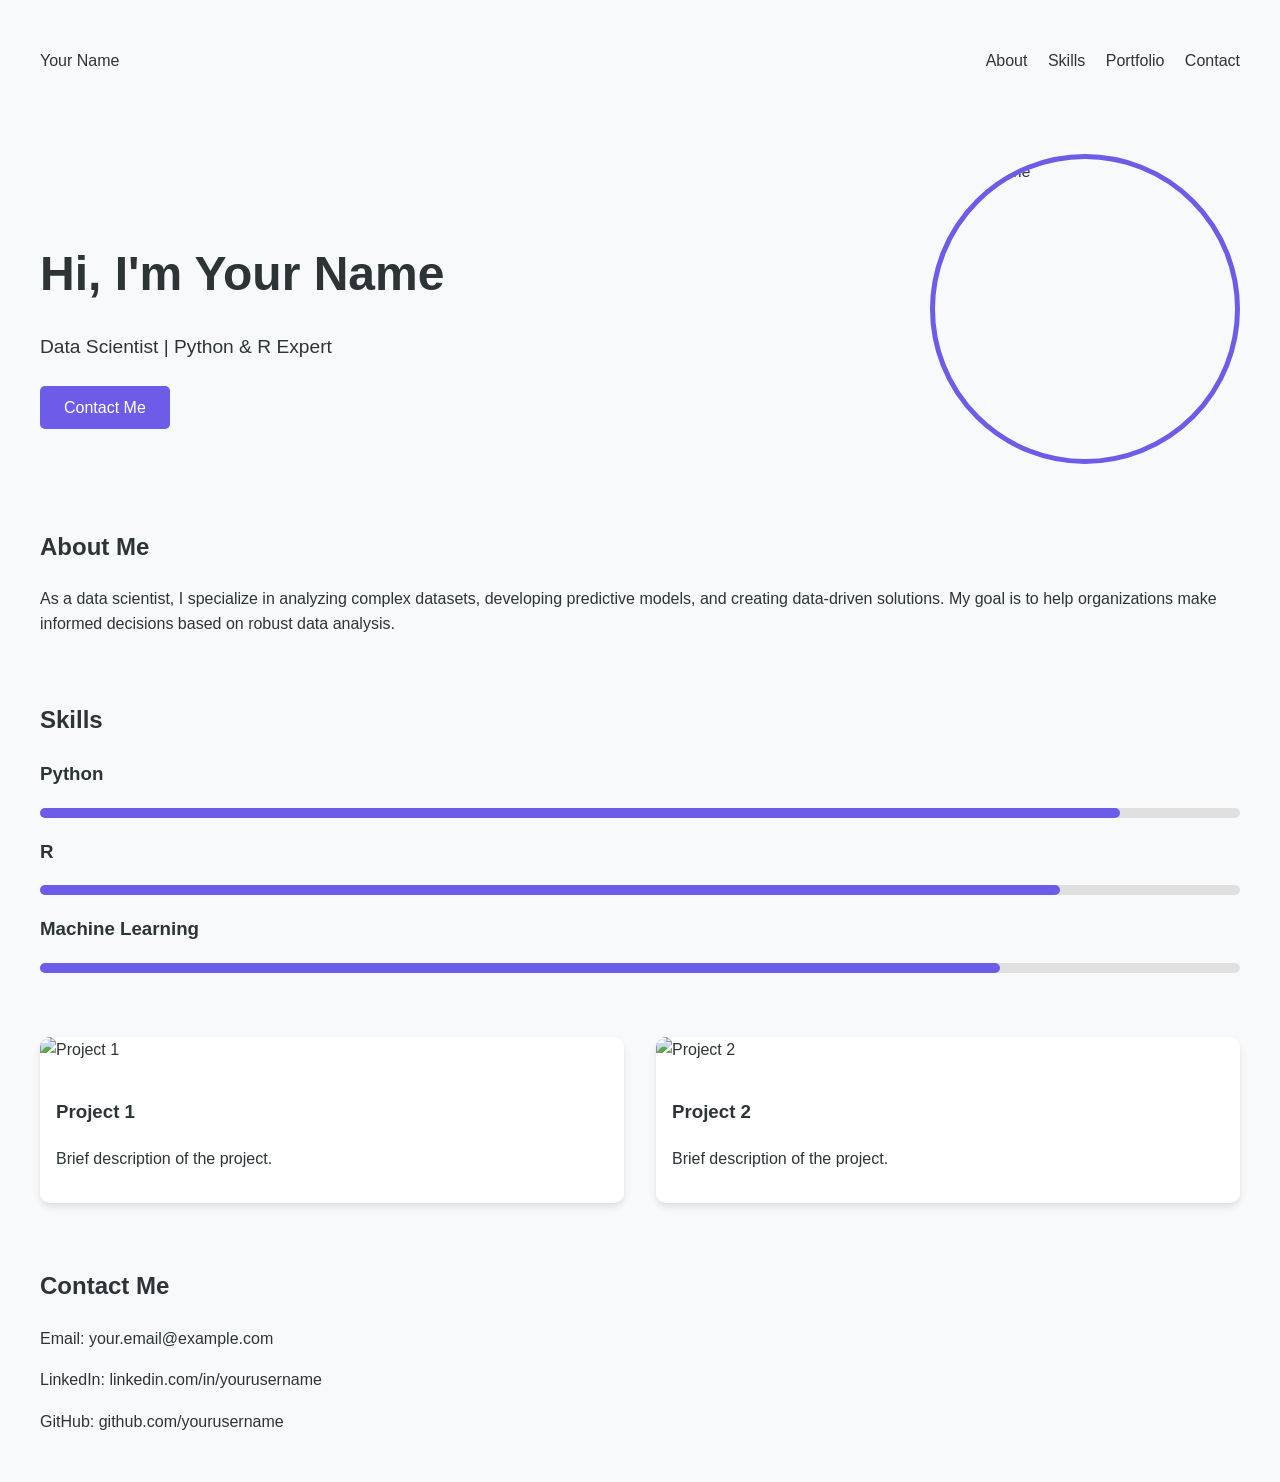
==== index.html @ dc3cd299 "add index" ====
<!DOCTYPE html>
<html lang="en">
<head>
    <meta charset="UTF-8">
    <meta name="viewport" content="width=device-width, initial-scale=1.0">
    <title>Your Name - Data Scientist Portfolio</title>
    <style>
        :root {
            --primary-color: #6c5ce7;
            --bg-color: #f8f9fa;
            --text-color: #2d3436;
        }
        body {
            font-family: 'Arial', sans-serif;
            line-height: 1.6;
            color: var(--text-color);
            background-color: var(--bg-color);
            margin: 0;
            padding: 0;
        }
        .container {
            max-width: 1200px;
            margin: 0 auto;
            padding: 2rem;
        }
        header {
            display: flex;
            justify-content: space-between;
            align-items: center;
            padding: 1rem 0;
        }
        nav a {
            color: var(--text-color);
            text-decoration: none;
            margin-left: 1rem;
            transition: color 0.3s ease;
        }
        nav a:hover {
            color: var(--primary-color);
        }
        .hero {
            display: flex;
            align-items: center;
            justify-content: space-between;
            margin: 4rem 0;
        }
        .hero-text h1 {
            font-size: 3rem;
            margin-bottom: 1rem;
        }
        .hero-text p {
            font-size: 1.2rem;
            margin-bottom: 2rem;
        }
        .btn {
            background-color: var(--primary-color);
            color: white;
            padding: 0.8rem 1.5rem;
            border-radius: 5px;
            text-decoration: none;
            transition: background-color 0.3s ease;
        }
        .btn:hover {
            background-color: #5549c0;
        }
        .profile-pic {
            width: 300px;
            height: 300px;
            border-radius: 50%;
            object-fit: cover;
            border: 5px solid var(--primary-color);
        }
        .skills {
            margin: 4rem 0;
        }
        .skill-bar {
            background-color: #e0e0e0;
            height: 10px;
            border-radius: 5px;
            margin-bottom: 1rem;
        }
        .skill-progress {
            background-color: var(--primary-color);
            height: 100%;
            border-radius: 5px;
            transition: width 1s ease-in-out;
        }
        .portfolio {
            display: grid;
            grid-template-columns: repeat(auto-fit, minmax(300px, 1fr));
            gap: 2rem;
            margin: 4rem 0;
        }
        .portfolio-item {
            background-color: white;
            border-radius: 10px;
            overflow: hidden;
            box-shadow: 0 4px 6px rgba(0, 0, 0, 0.1);
            transition: transform 0.3s ease;
        }
        .portfolio-item:hover {
            transform: translateY(-5px);
        }
        .portfolio-item img {
            width: 100%;
            height: 200px;
            object-fit: cover;
        }
        .portfolio-item-content {
            padding: 1rem;
        }
    </style>
</head>
<body>
    <div class="container">
        <header>
            <div class="logo">Your Name</div>
            <nav>
                <a href="#about">About</a>
                <a href="#skills">Skills</a>
                <a href="#portfolio">Portfolio</a>
                <a href="#contact">Contact</a>
            </nav>
        </header>

        <section class="hero">
            <div class="hero-text">
                <h1>Hi, I'm Your Name</h1>
                <p>Data Scientist | Python & R Expert</p>
                <a href="#contact" class="btn">Contact Me</a>
            </div>
            <img src="/api/placeholder/300/300" alt="Your Name" class="profile-pic">
        </section>

        <section id="about">
            <h2>About Me</h2>
            <p>As a data scientist, I specialize in analyzing complex datasets, developing predictive models, and creating data-driven solutions. My goal is to help organizations make informed decisions based on robust data analysis.</p>
        </section>

        <section id="skills" class="skills">
            <h2>Skills</h2>
            <div>
                <h3>Python</h3>
                <div class="skill-bar"><div class="skill-progress" style="width: 90%;"></div></div>
            </div>
            <div>
                <h3>R</h3>
                <div class="skill-bar"><div class="skill-progress" style="width: 85%;"></div></div>
            </div>
            <div>
                <h3>Machine Learning</h3>
                <div class="skill-bar"><div class="skill-progress" style="width: 80%;"></div></div>
            </div>
        </section>

        <section id="portfolio" class="portfolio">
            <div class="portfolio-item">
                <img src="/api/placeholder/300/200" alt="Project 1">
                <div class="portfolio-item-content">
                    <h3>Project 1</h3>
                    <p>Brief description of the project.</p>
                </div>
            </div>
            <div class="portfolio-item">
                <img src="/api/placeholder/300/200" alt="Project 2">
                <div class="portfolio-item-content">
                    <h3>Project 2</h3>
                    <p>Brief description of the project.</p>
                </div>
            </div>
        </section>

        <section id="contact">
            <h2>Contact Me</h2>
            <p>Email: your.email@example.com</p>
            <p>LinkedIn: linkedin.com/in/yourusername</p>
            <p>GitHub: github.com/yourusername</p>
        </section>
    </div>
</body>
</html>
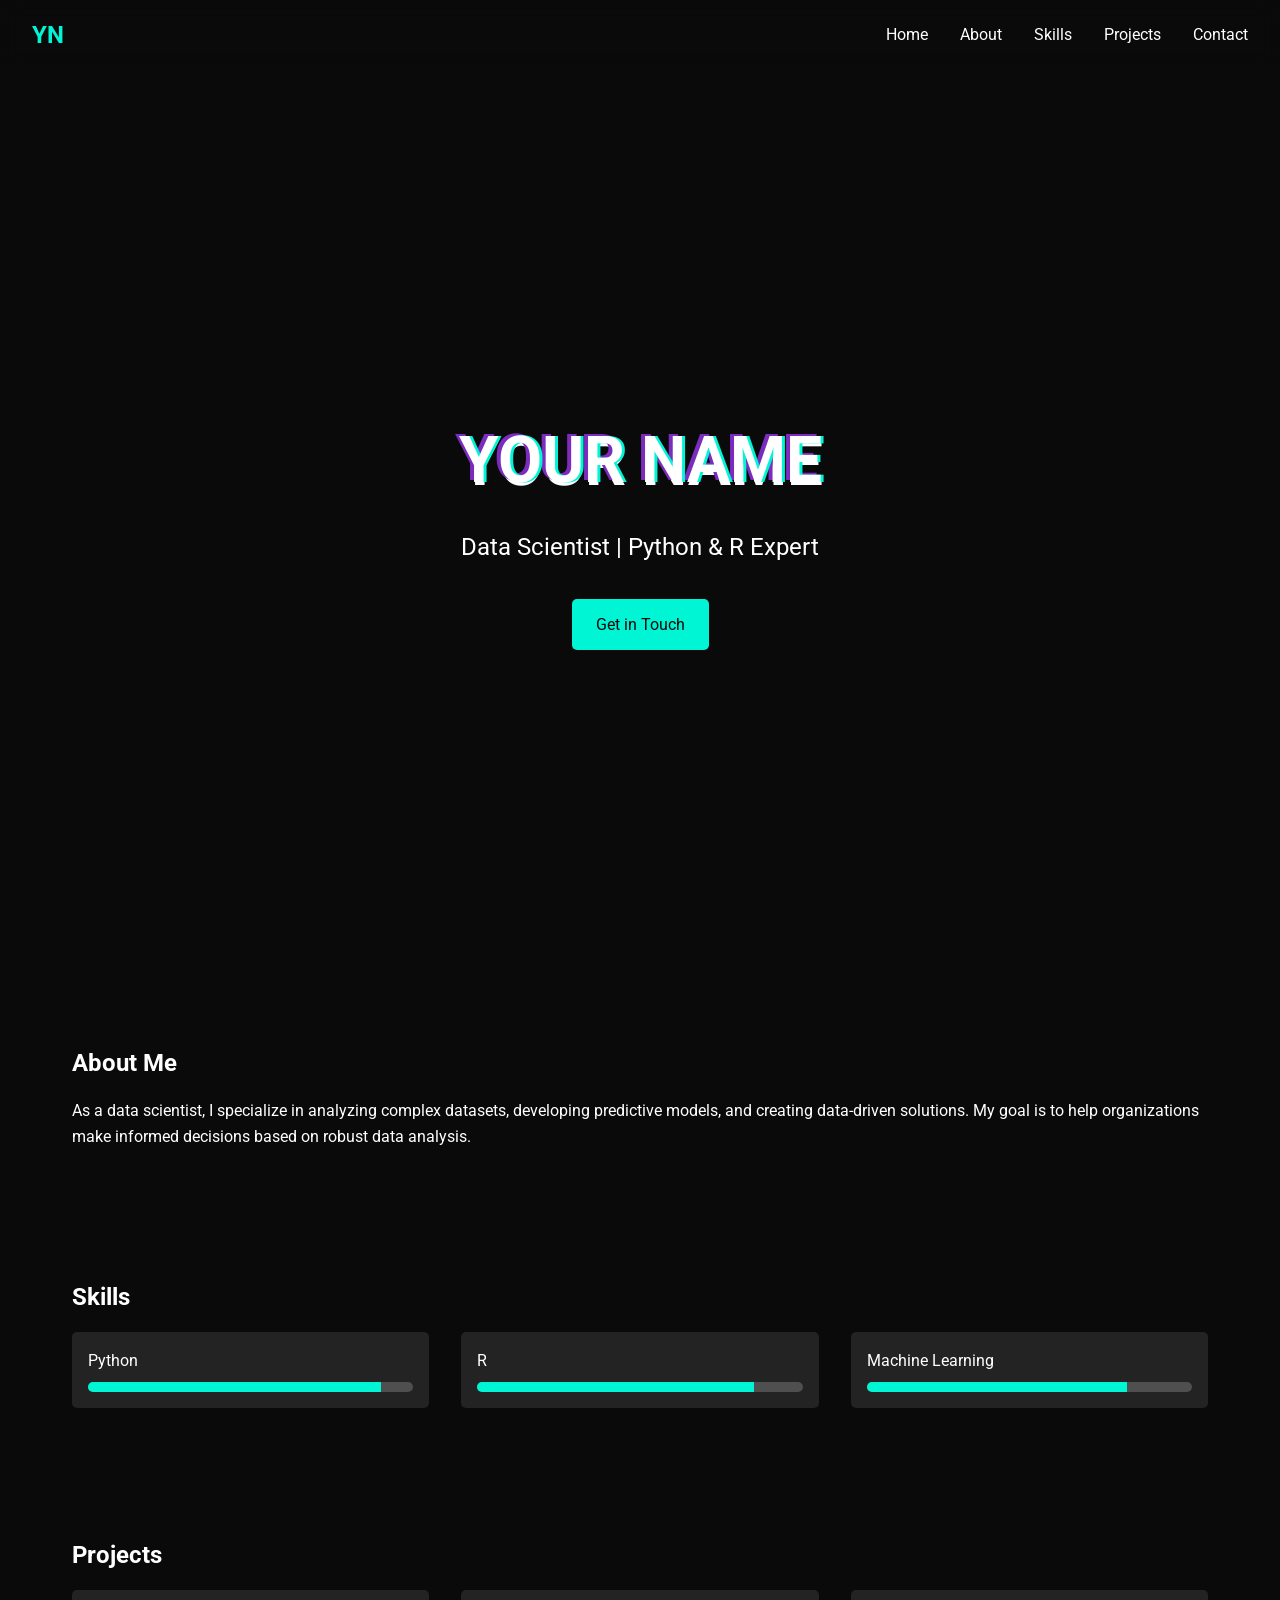
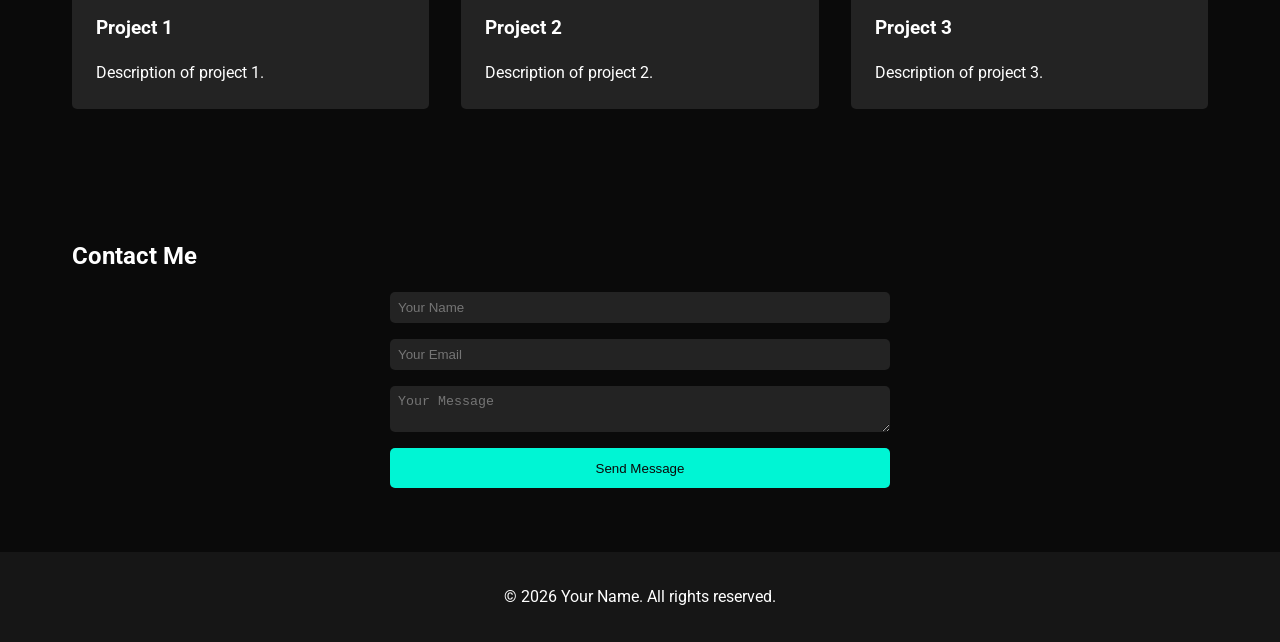
==== commit 61c25f54: "updated index" ====
--- a/index.html
+++ b/index.html
@@ -4,132 +4,27 @@
     <meta charset="UTF-8">
     <meta name="viewport" content="width=device-width, initial-scale=1.0">
     <title>Your Name - Data Scientist Portfolio</title>
-    <style>
-        :root {
-            --primary-color: #6c5ce7;
-            --bg-color: #f8f9fa;
-            --text-color: #2d3436;
-        }
-        body {
-            font-family: 'Arial', sans-serif;
-            line-height: 1.6;
-            color: var(--text-color);
-            background-color: var(--bg-color);
-            margin: 0;
-            padding: 0;
-        }
-        .container {
-            max-width: 1200px;
-            margin: 0 auto;
-            padding: 2rem;
-        }
-        header {
-            display: flex;
-            justify-content: space-between;
-            align-items: center;
-            padding: 1rem 0;
-        }
-        nav a {
-            color: var(--text-color);
-            text-decoration: none;
-            margin-left: 1rem;
-            transition: color 0.3s ease;
-        }
-        nav a:hover {
-            color: var(--primary-color);
-        }
-        .hero {
-            display: flex;
-            align-items: center;
-            justify-content: space-between;
-            margin: 4rem 0;
-        }
-        .hero-text h1 {
-            font-size: 3rem;
-            margin-bottom: 1rem;
-        }
-        .hero-text p {
-            font-size: 1.2rem;
-            margin-bottom: 2rem;
-        }
-        .btn {
-            background-color: var(--primary-color);
-            color: white;
-            padding: 0.8rem 1.5rem;
-            border-radius: 5px;
-            text-decoration: none;
-            transition: background-color 0.3s ease;
-        }
-        .btn:hover {
-            background-color: #5549c0;
-        }
-        .profile-pic {
-            width: 300px;
-            height: 300px;
-            border-radius: 50%;
-            object-fit: cover;
-            border: 5px solid var(--primary-color);
-        }
-        .skills {
-            margin: 4rem 0;
-        }
-        .skill-bar {
-            background-color: #e0e0e0;
-            height: 10px;
-            border-radius: 5px;
-            margin-bottom: 1rem;
-        }
-        .skill-progress {
-            background-color: var(--primary-color);
-            height: 100%;
-            border-radius: 5px;
-            transition: width 1s ease-in-out;
-        }
-        .portfolio {
-            display: grid;
-            grid-template-columns: repeat(auto-fit, minmax(300px, 1fr));
-            gap: 2rem;
-            margin: 4rem 0;
-        }
-        .portfolio-item {
-            background-color: white;
-            border-radius: 10px;
-            overflow: hidden;
-            box-shadow: 0 4px 6px rgba(0, 0, 0, 0.1);
-            transition: transform 0.3s ease;
-        }
-        .portfolio-item:hover {
-            transform: translateY(-5px);
-        }
-        .portfolio-item img {
-            width: 100%;
-            height: 200px;
-            object-fit: cover;
-        }
-        .portfolio-item-content {
-            padding: 1rem;
-        }
-    </style>
+    <link rel="stylesheet" href="styles.css">
 </head>
 <body>
-    <div class="container">
-        <header>
-            <div class="logo">Your Name</div>
-            <nav>
-                <a href="#about">About</a>
-                <a href="#skills">Skills</a>
-                <a href="#portfolio">Portfolio</a>
-                <a href="#contact">Contact</a>
-            </nav>
-        </header>
+    <header>
+        <nav>
+            <div class="logo">YN</div>
+            <ul>
+                <li><a href="#home">Home</a></li>
+                <li><a href="#about">About</a></li>
+                <li><a href="#skills">Skills</a></li>
+                <li><a href="#projects">Projects</a></li>
+                <li><a href="#contact">Contact</a></li>
+            </ul>
+        </nav>
+    </header>
 
-        <section class="hero">
-            <div class="hero-text">
-                <h1>Hi, I'm Your Name</h1>
-                <p>Data Scientist | Python & R Expert</p>
-                <a href="#contact" class="btn">Contact Me</a>
-            </div>
-            <img src="/api/placeholder/300/300" alt="Your Name" class="profile-pic">
+    <main>
+        <section id="home" class="hero">
+            <h1 class="glitch" data-text="Your Name">Your Name</h1>
+            <p class="subtitle">Data Scientist | Python & R Expert</p>
+            <a href="#contact" class="cta-button">Get in Touch</a>
         </section>
 
         <section id="about">
@@ -137,45 +32,63 @@
             <p>As a data scientist, I specialize in analyzing complex datasets, developing predictive models, and creating data-driven solutions. My goal is to help organizations make informed decisions based on robust data analysis.</p>
         </section>
 
-        <section id="skills" class="skills">
+        <section id="skills">
             <h2>Skills</h2>
-            <div>
-                <h3>Python</h3>
-                <div class="skill-bar"><div class="skill-progress" style="width: 90%;"></div></div>
-            </div>
-            <div>
-                <h3>R</h3>
-                <div class="skill-bar"><div class="skill-progress" style="width: 85%;"></div></div>
-            </div>
-            <div>
-                <h3>Machine Learning</h3>
-                <div class="skill-bar"><div class="skill-progress" style="width: 80%;"></div></div>
+            <div class="skill-container">
+                <div class="skill">
+                    <div class="skill-name">Python</div>
+                    <div class="skill-bar">
+                        <div class="skill-progress" data-progress="90"></div>
+                    </div>
+                </div>
+                <div class="skill">
+                    <div class="skill-name">R</div>
+                    <div class="skill-bar">
+                        <div class="skill-progress" data-progress="85"></div>
+                    </div>
+                </div>
+                <div class="skill">
+                    <div class="skill-name">Machine Learning</div>
+                    <div class="skill-bar">
+                        <div class="skill-progress" data-progress="80"></div>
+                    </div>
+                </div>
             </div>
         </section>
 
-        <section id="portfolio" class="portfolio">
-            <div class="portfolio-item">
-                <img src="/api/placeholder/300/200" alt="Project 1">
-                <div class="portfolio-item-content">
+        <section id="projects">
+            <h2>Projects</h2>
+            <div class="project-grid">
+                <div class="project-card">
                     <h3>Project 1</h3>
-                    <p>Brief description of the project.</p>
+                    <p>Description of project 1.</p>
                 </div>
-            </div>
-            <div class="portfolio-item">
-                <img src="/api/placeholder/300/200" alt="Project 2">
-                <div class="portfolio-item-content">
+                <div class="project-card">
                     <h3>Project 2</h3>
-                    <p>Brief description of the project.</p>
+                    <p>Description of project 2.</p>
+                </div>
+                <div class="project-card">
+                    <h3>Project 3</h3>
+                    <p>Description of project 3.</p>
                 </div>
             </div>
         </section>
 
         <section id="contact">
             <h2>Contact Me</h2>
-            <p>Email: your.email@example.com</p>
-            <p>LinkedIn: linkedin.com/in/yourusername</p>
-            <p>GitHub: github.com/yourusername</p>
+            <form id="contact-form">
+                <input type="text" name="name" placeholder="Your Name" required>
+                <input type="email" name="email" placeholder="Your Email" required>
+                <textarea name="message" placeholder="Your Message" required></textarea>
+                <button type="submit">Send Message</button>
+            </form>
         </section>
-    </div>
+    </main>
+
+    <footer>
+        <p>&copy; 2024 Your Name. All rights reserved.</p>
+    </footer>
+
+    <script src="script.js"></script>
 </body>
 </html>
--- a/styles.css
+++ b/styles.css
@@ -0,0 +1,253 @@
+@import url('https://fonts.googleapis.com/css2?family=Roboto:wght@300;400;700&display=swap');
+
+:root {
+    --primary-color: #00f5d4;
+    --secondary-color: #7b2cbf;
+    --bg-color: #0a0a0a;
+    --text-color: #ffffff;
+}
+
+* {
+    margin: 0;
+    padding: 0;
+    box-sizing: border-box;
+}
+
+body {
+    font-family: 'Roboto', sans-serif;
+    background-color: var(--bg-color);
+    color: var(--text-color);
+    line-height: 1.6;
+}
+
+header {
+    position: fixed;
+    top: 0;
+    left: 0;
+    width: 100%;
+    padding: 1rem 2rem;
+    z-index: 1000;
+    background-color: rgba(10, 10, 10, 0.8);
+    backdrop-filter: blur(10px);
+}
+
+nav {
+    display: flex;
+    justify-content: space-between;
+    align-items: center;
+}
+
+.logo {
+    font-size: 1.5rem;
+    font-weight: 700;
+    color: var(--primary-color);
+}
+
+nav ul {
+    display: flex;
+    list-style: none;
+}
+
+nav ul li {
+    margin-left: 2rem;
+}
+
+nav ul li a {
+    color: var(--text-color);
+    text-decoration: none;
+    transition: color 0.3s ease;
+}
+
+nav ul li a:hover {
+    color: var(--primary-color);
+}
+
+main {
+    padding-top: 80px;
+}
+
+section {
+    padding: 4rem 2rem;
+    max-width: 1200px;
+    margin: 0 auto;
+}
+
+h1, h2, h3 {
+    margin-bottom: 1rem;
+}
+
+.hero {
+    height: 100vh;
+    display: flex;
+    flex-direction: column;
+    justify-content: center;
+    align-items: center;
+    text-align: center;
+}
+
+.glitch {
+    font-size: 4rem;
+    font-weight: bold;
+    text-transform: uppercase;
+    position: relative;
+    text-shadow: 0.05em 0 0 var(--primary-color), -0.05em -0.025em 0 var(--secondary-color),
+        0.025em 0.05em 0 var(--text-color);
+    animation: glitch 725ms infinite;
+}
+
+.glitch span {
+    position: absolute;
+    top: 0;
+    left: 0;
+}
+
+.glitch span:first-child {
+    animation: glitch 500ms infinite;
+    clip-path: polygon(0 0, 100% 0, 100% 35%, 0 35%);
+    transform: translate(-0.04em, -0.03em);
+    opacity: 0.75;
+}
+
+.glitch span:last-child {
+    animation: glitch 375ms infinite;
+    clip-path: polygon(0 65%, 100% 65%, 100% 100%, 0 100%);
+    transform: translate(0.04em, 0.03em);
+    opacity: 0.75;
+}
+
+@keyframes glitch {
+    0% {
+        text-shadow: 0.05em 0 0 var(--primary-color), -0.05em -0.025em 0 var(--secondary-color),
+            0.025em 0.05em 0 var(--text-color);
+    }
+    14% {
+        text-shadow: 0.05em 0 0 var(--primary-color), -0.05em -0.025em 0 var(--secondary-color),
+            0.025em 0.05em 0 var(--text-color);
+    }
+    15% {
+        text-shadow: -0.05em -0.025em 0 var(--primary-color), 0.025em 0.025em 0 var(--secondary-color),
+            -0.05em -0.05em 0 var(--text-color);
+    }
+    49% {
+        text-shadow: -0.05em -0.025em 0 var(--primary-color), 0.025em 0.025em 0 var(--secondary-color),
+            -0.05em -0.05em 0 var(--text-color);
+    }
+    50% {
+        text-shadow: 0.025em 0.05em 0 var(--primary-color), 0.05em 0 0 var(--secondary-color),
+            0 -0.05em 0 var(--text-color);
+    }
+    99% {
+        text-shadow: 0.025em 0.05em 0 var(--primary-color), 0.05em 0 0 var(--secondary-color),
+            0 -0.05em 0 var(--text-color);
+    }
+    100% {
+        text-shadow: -0.025em 0 0 var(--primary-color), -0.025em -0.025em 0 var(--secondary-color),
+            -0.025em -0.05em 0 var(--text-color);
+    }
+}
+
+.subtitle {
+    font-size: 1.5rem;
+    margin-bottom: 2rem;
+}
+
+.cta-button {
+    display: inline-block;
+    padding: 0.8rem 1.5rem;
+    background-color: var(--primary-color);
+    color: var(--bg-color);
+    text-decoration: none;
+    border-radius: 5px;
+    transition: all 0.3s ease;
+}
+
+.cta-button:hover {
+    background-color: var(--secondary-color);
+    transform: translateY(-3px);
+    box-shadow: 0 5px 15px rgba(0, 245, 212, 0.4);
+}
+
+.skill-container {
+    display: grid;
+    grid-template-columns: repeat(auto-fit, minmax(250px, 1fr));
+    gap: 2rem;
+}
+
+.skill {
+    background-color: rgba(255, 255, 255, 0.1);
+    padding: 1rem;
+    border-radius: 5px;
+}
+
+.skill-name {
+    margin-bottom: 0.5rem;
+}
+
+.skill-bar {
+    height: 10px;
+    background-color: rgba(255, 255, 255, 0.2);
+    border-radius: 5px;
+    overflow: hidden;
+}
+
+.skill-progress {
+    height: 100%;
+    background-color: var(--primary-color);
+    width: 0;
+    transition: width 1s ease-in-out;
+}
+
+.project-grid {
+    display: grid;
+    grid-template-columns: repeat(auto-fit, minmax(250px, 1fr));
+    gap: 2rem;
+}
+
+.project-card {
+    background-color: rgba(255, 255, 255, 0.1);
+    padding: 1.5rem;
+    border-radius: 5px;
+    transition: all 0.3s ease;
+}
+
+.project-card:hover {
+    transform: translateY(-5px);
+    box-shadow: 0 5px 15px rgba(0, 245, 212, 0.3);
+}
+
+#contact-form {
+    display: flex;
+    flex-direction: column;
+    max-width: 500px;
+    margin: 0 auto;
+}
+
+#contact-form input,
+#contact-form textarea {
+    margin-bottom: 1rem;
+    padding: 0.5rem;
+    border: none;
+    background-color: rgba(255, 255, 255, 0.1);
+    color: var(--text-color);
+    border-radius: 5px;
+}
+
+#contact-form button {
+    padding: 0.8rem 1.5rem;
+    background-color: var(--primary-color);
+    color: var(--bg-color);
+    border: none;
+    border-radius: 5px;
+    cursor: pointer;
+    transition: all 0.3s ease;
+}
+
+#contact-form button:hover {
+    background-color: var(--secondary-color);
+}
+
+footer {
+    text-align: center;
+    padding: 2rem;
+    background-color: rgba(255, 255, 255, 0.05);
+}
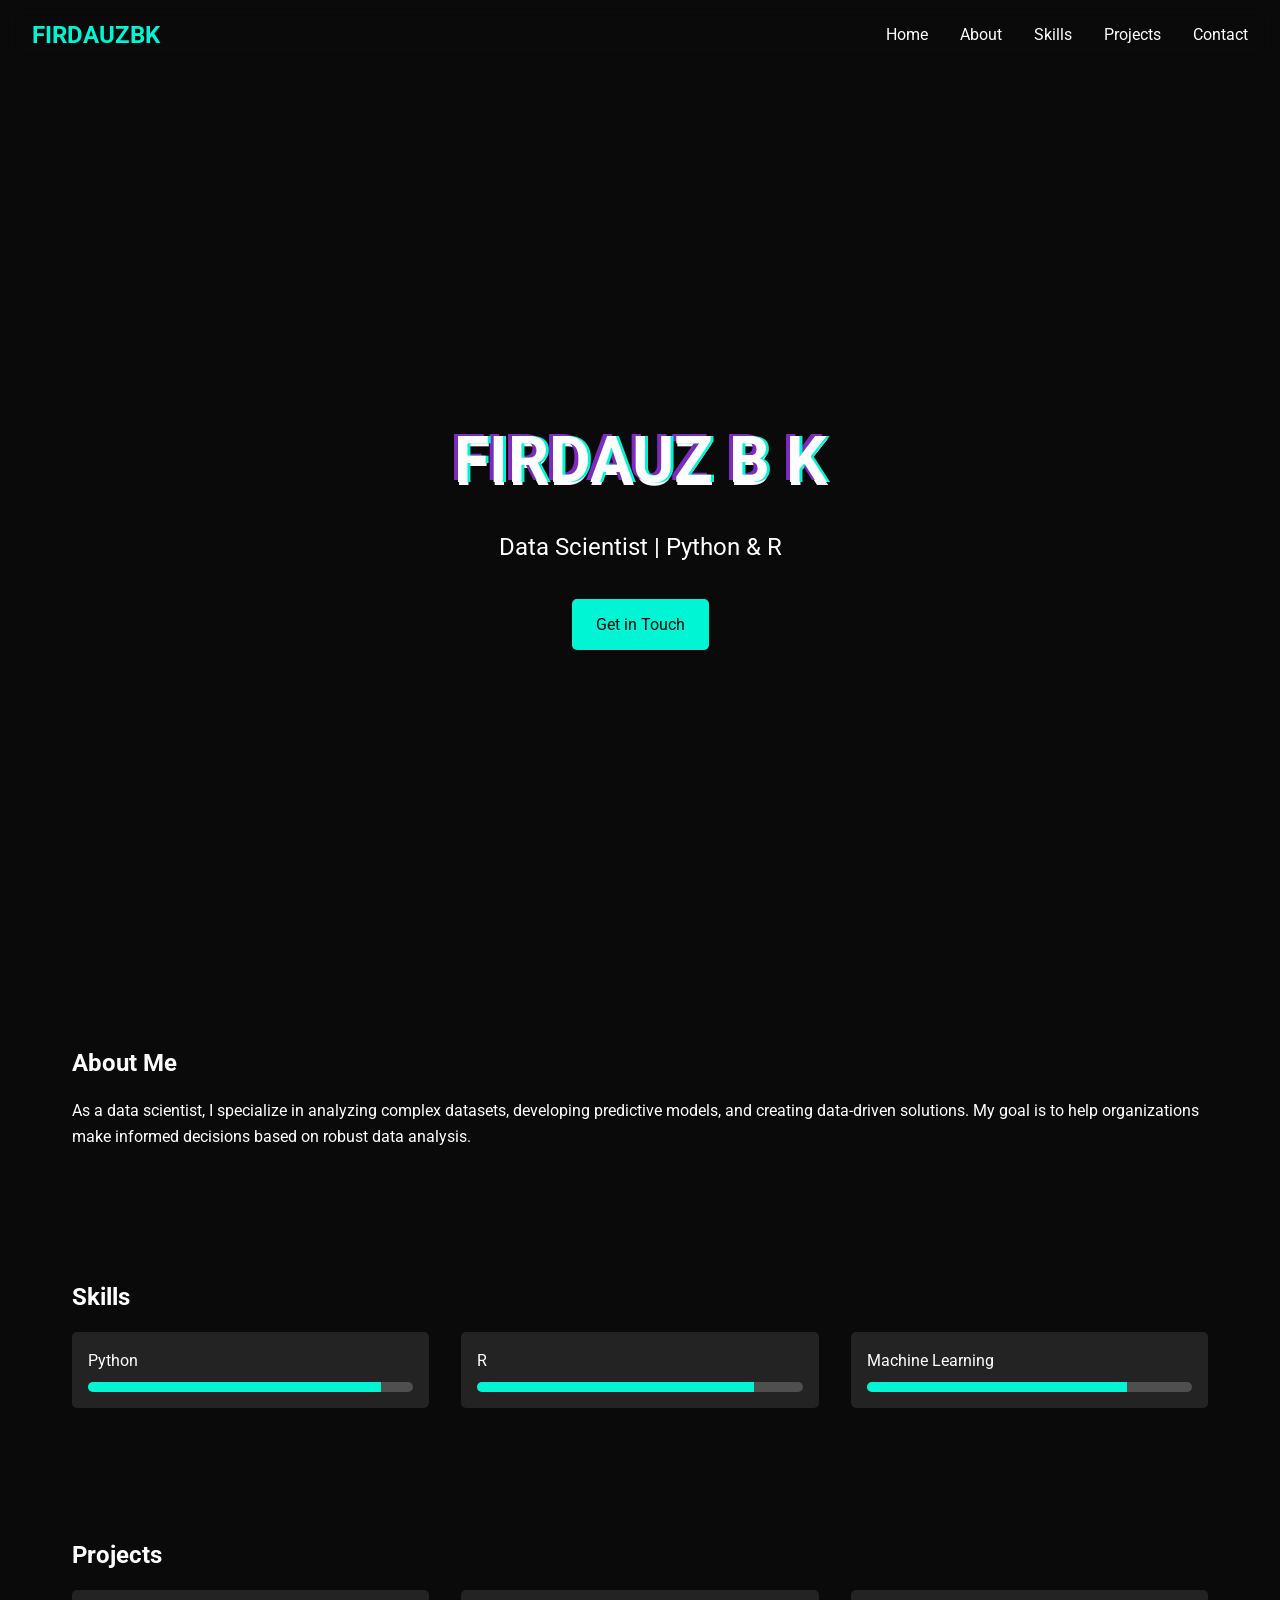
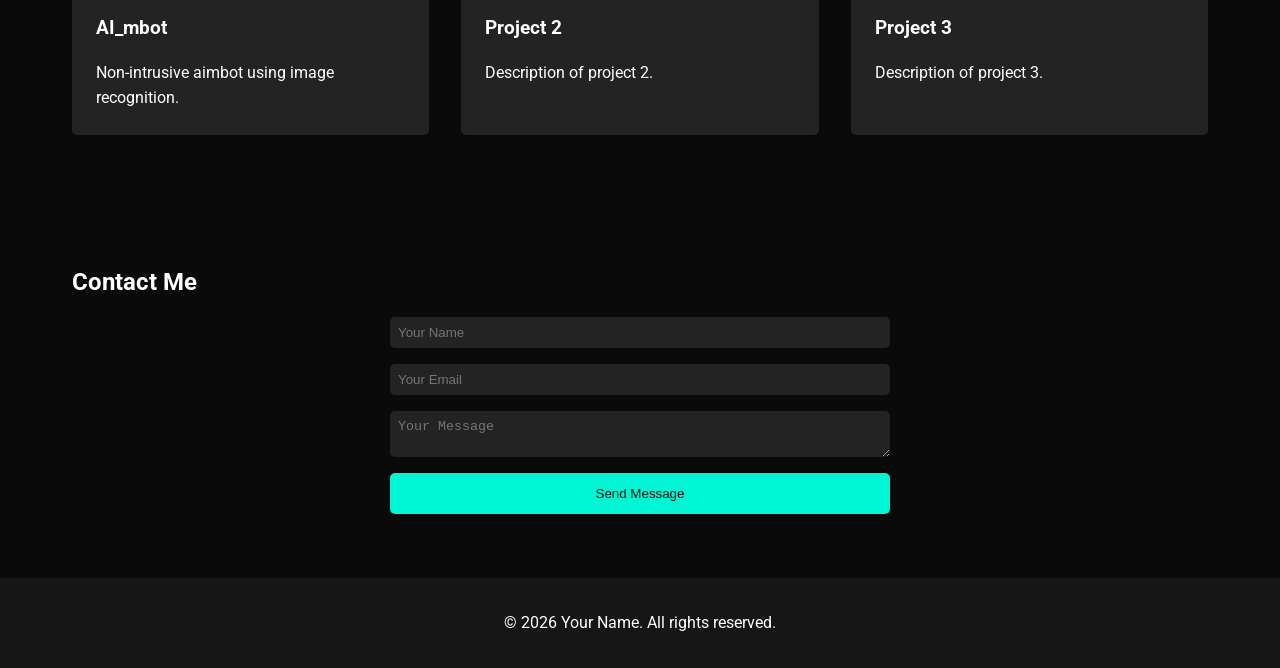
==== commit a8fcab79: "added name" ====
--- a/index.html
+++ b/index.html
@@ -3,13 +3,13 @@
 <head>
     <meta charset="UTF-8">
     <meta name="viewport" content="width=device-width, initial-scale=1.0">
-    <title>Your Name - Data Scientist Portfolio</title>
+    <title>Firdauz B K - Data Scientist Portfolio</title>
     <link rel="stylesheet" href="styles.css">
 </head>
 <body>
     <header>
         <nav>
-            <div class="logo">YN</div>
+            <div class="logo">FIRDAUZBK</div>
             <ul>
                 <li><a href="#home">Home</a></li>
                 <li><a href="#about">About</a></li>
@@ -22,8 +22,8 @@
 
     <main>
         <section id="home" class="hero">
-            <h1 class="glitch" data-text="Your Name">Your Name</h1>
-            <p class="subtitle">Data Scientist | Python & R Expert</p>
+            <h1 class="glitch" data-text="Your Name">Firdauz B K</h1>
+            <p class="subtitle">Data Scientist | Python & R </p>
             <a href="#contact" class="cta-button">Get in Touch</a>
         </section>
 
@@ -60,8 +60,8 @@
             <h2>Projects</h2>
             <div class="project-grid">
                 <div class="project-card">
-                    <h3>Project 1</h3>
-                    <p>Description of project 1.</p>
+                    <h3>AI_mbot</h3>
+                    <p>Non-intrusive aimbot using image recognition.</p>
                 </div>
                 <div class="project-card">
                     <h3>Project 2</h3>
@@ -86,7 +86,7 @@
     </main>
 
     <footer>
-        <p>&copy; 2024 Your Name. All rights reserved.</p>
+        <p>&copy; 2024 Firdauzbk. All rights reserved.</p>
     </footer>
 
     <script src="script.js"></script>
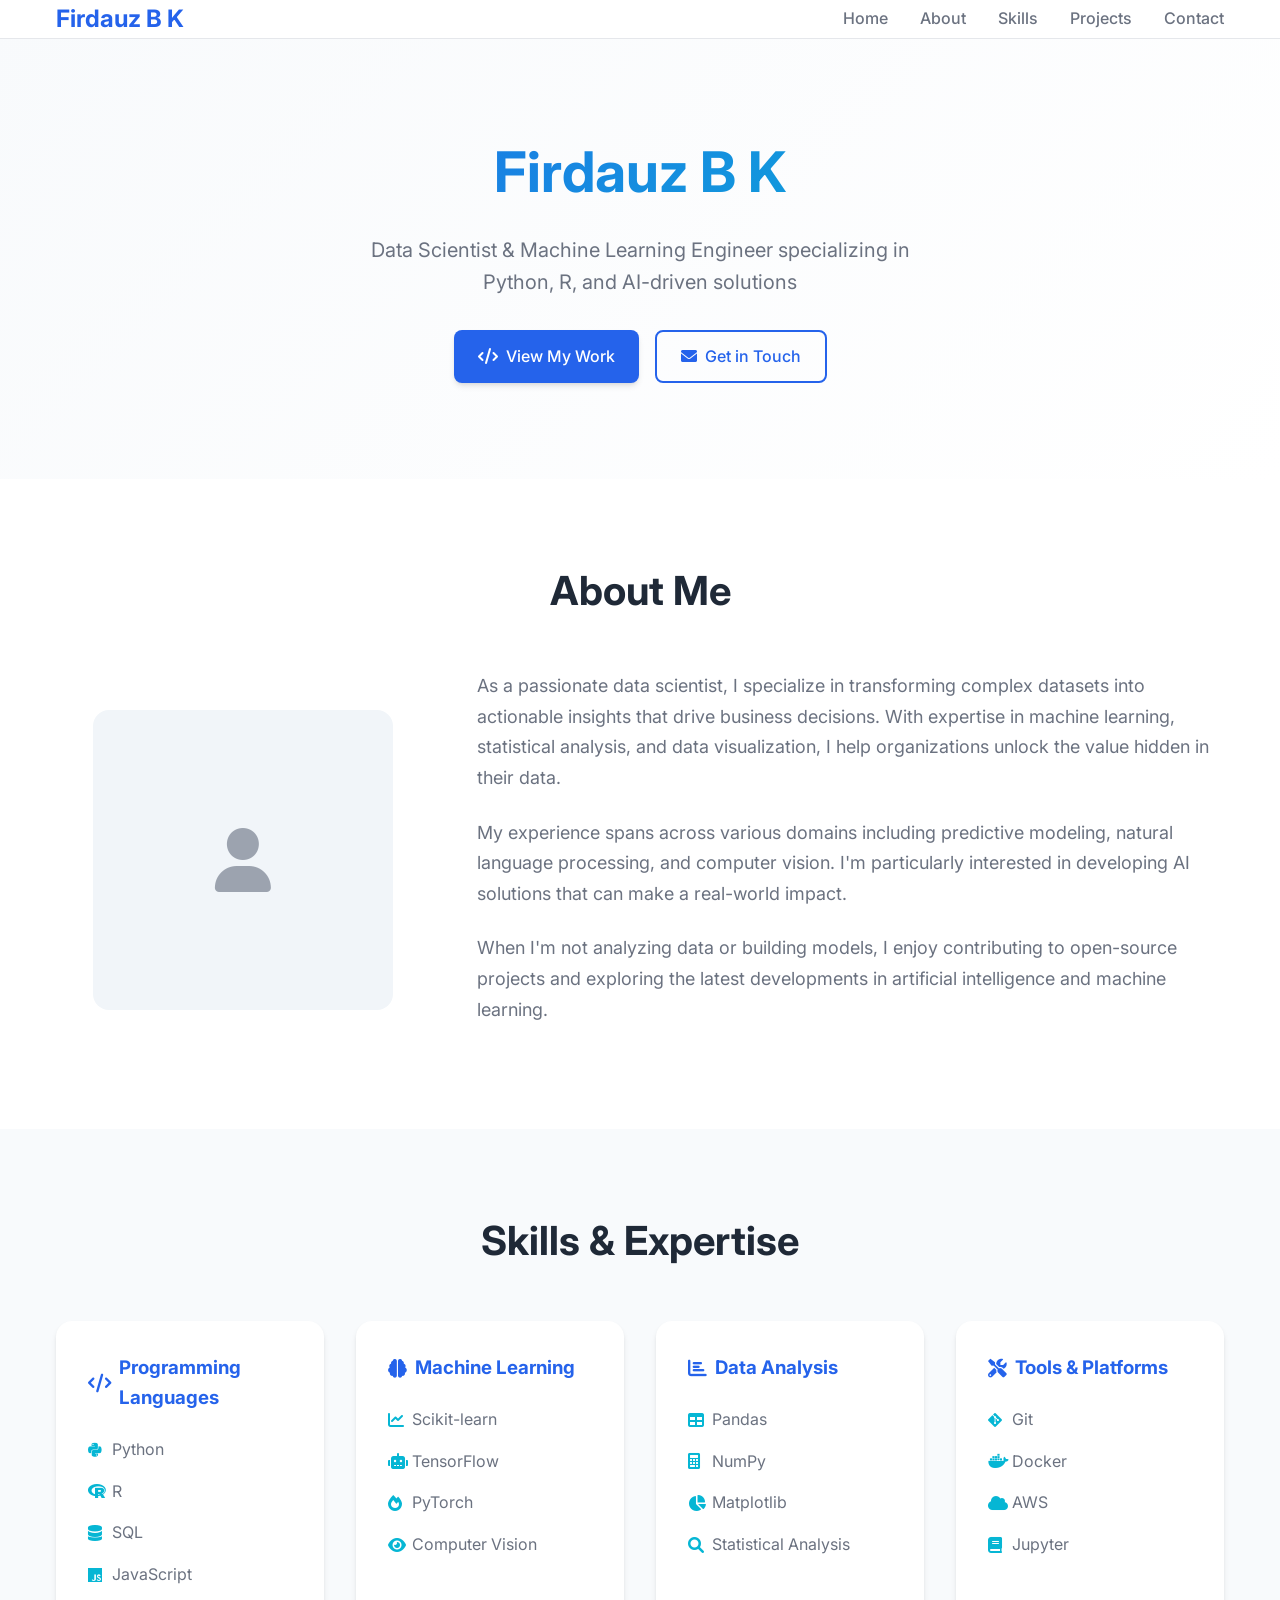
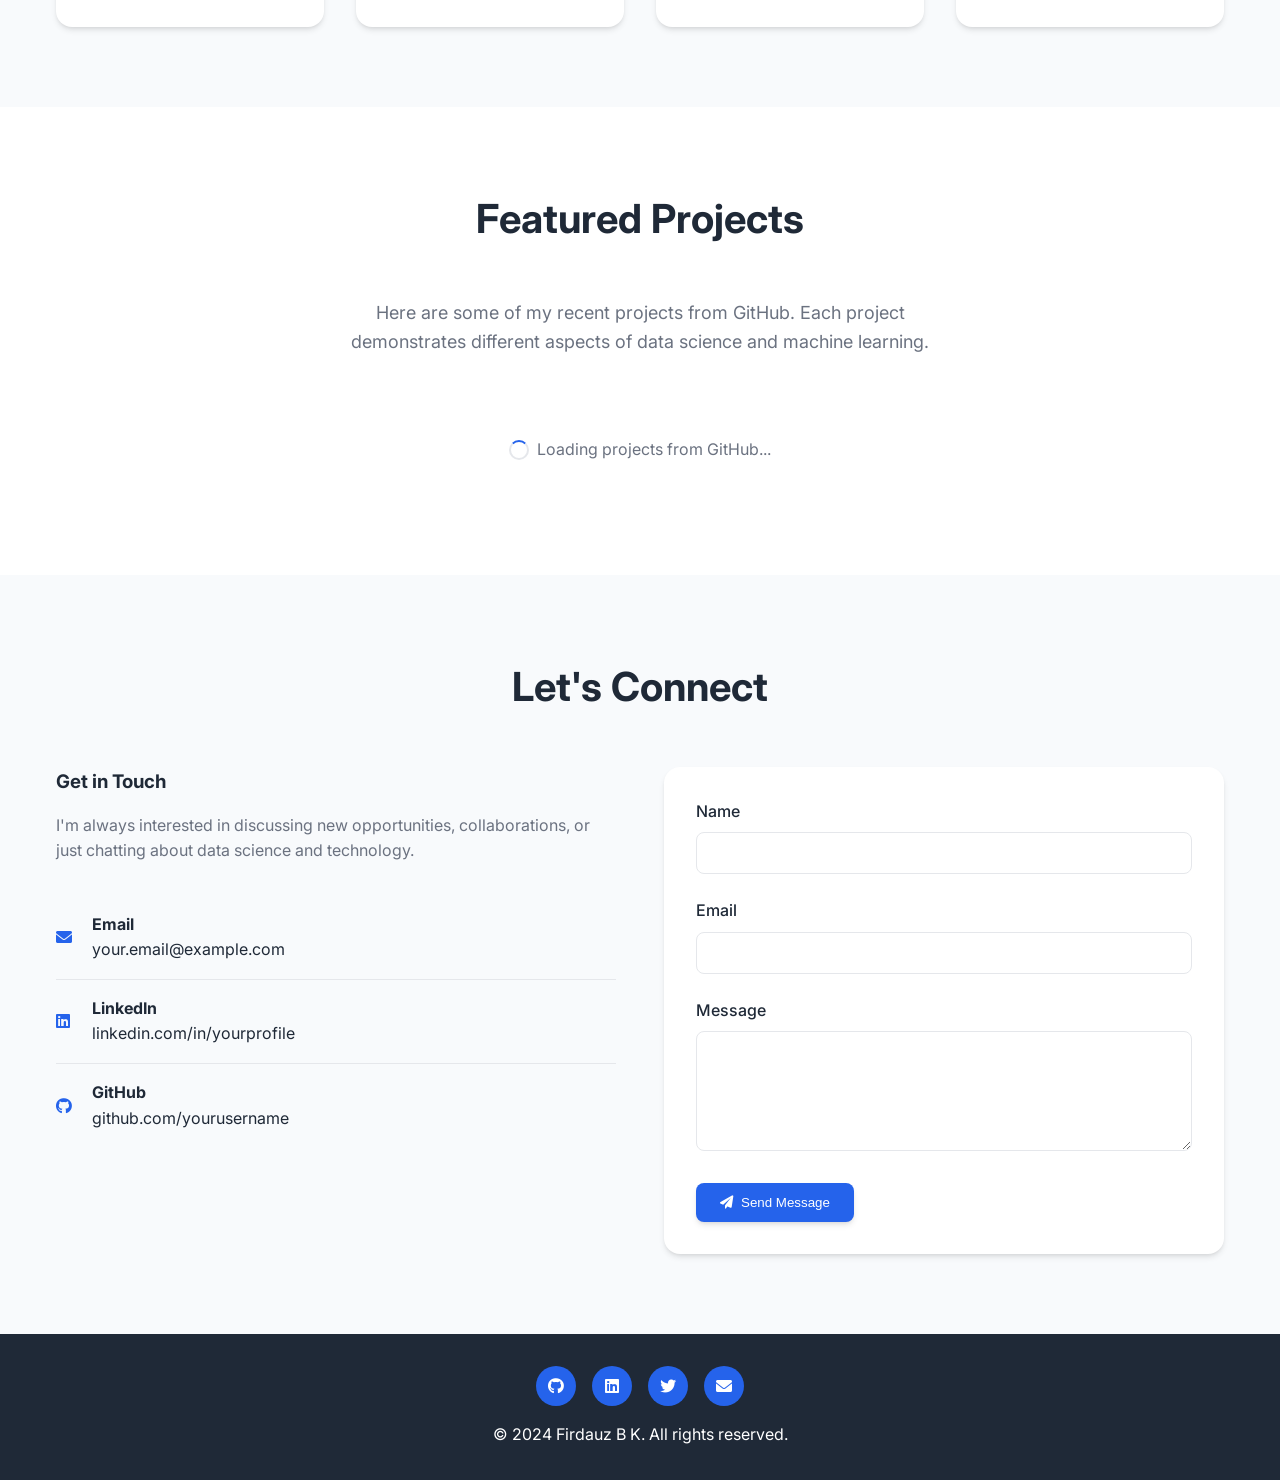
==== commit 23742044: "updated" ====
--- a/index.html
+++ b/index.html
@@ -1,16 +1,19 @@
+
+
 <!DOCTYPE html>
 <html lang="en">
 <head>
     <meta charset="UTF-8">
     <meta name="viewport" content="width=device-width, initial-scale=1.0">
     <title>Firdauz B K - Data Scientist Portfolio</title>
+    <link href="https://cdnjs.cloudflare.com/ajax/libs/font-awesome/6.0.0/css/all.min.css" rel="stylesheet">
     <link rel="stylesheet" href="styles.css">
 </head>
 <body>
     <header>
-        <nav>
-            <div class="logo">FIRDAUZBK</div>
-            <ul>
+        <nav class="container">
+            <a href="#home" class="logo">Firdauz B K</a>
+            <ul class="nav-links">
                 <li><a href="#home">Home</a></li>
                 <li><a href="#about">About</a></li>
                 <li><a href="#skills">Skills</a></li>
@@ -22,73 +25,352 @@
 
     <main>
         <section id="home" class="hero">
-            <h1 class="glitch" data-text="Your Name">Firdauz B K</h1>
-            <p class="subtitle">Data Scientist | Python & R </p>
-            <a href="#contact" class="cta-button">Get in Touch</a>
-        </section>
-
-        <section id="about">
-            <h2>About Me</h2>
-            <p>As a data scientist, I specialize in analyzing complex datasets, developing predictive models, and creating data-driven solutions. My goal is to help organizations make informed decisions based on robust data analysis.</p>
-        </section>
-
-        <section id="skills">
-            <h2>Skills</h2>
-            <div class="skill-container">
-                <div class="skill">
-                    <div class="skill-name">Python</div>
-                    <div class="skill-bar">
-                        <div class="skill-progress" data-progress="90"></div>
-                    </div>
-                </div>
-                <div class="skill">
-                    <div class="skill-name">R</div>
-                    <div class="skill-bar">
-                        <div class="skill-progress" data-progress="85"></div>
-                    </div>
-                </div>
-                <div class="skill">
-                    <div class="skill-name">Machine Learning</div>
-                    <div class="skill-bar">
-                        <div class="skill-progress" data-progress="80"></div>
-                    </div>
-                </div>
-            </div>
-        </section>
-
-        <section id="projects">
-            <h2>Projects</h2>
-            <div class="project-grid">
-                <div class="project-card">
-                    <h3>AI_mbot</h3>
-                    <p>Non-intrusive aimbot using image recognition.</p>
-                </div>
-                <div class="project-card">
-                    <h3>Project 2</h3>
-                    <p>Description of project 2.</p>
-                </div>
-                <div class="project-card">
-                    <h3>Project 3</h3>
-                    <p>Description of project 3.</p>
-                </div>
-            </div>
-        </section>
-
-        <section id="contact">
-            <h2>Contact Me</h2>
-            <form id="contact-form">
-                <input type="text" name="name" placeholder="Your Name" required>
-                <input type="email" name="email" placeholder="Your Email" required>
-                <textarea name="message" placeholder="Your Message" required></textarea>
-                <button type="submit">Send Message</button>
-            </form>
+            <div class="container">
+                <h1>Firdauz B K</h1>
+                <p class="subtitle">Data Scientist & Machine Learning Engineer specializing in Python, R, and AI-driven solutions</p>
+                <div class="cta-buttons">
+                    <a href="#projects" class="btn btn-primary">
+                        <i class="fas fa-code"></i>
+                        View My Work
+                    </a>
+                    <a href="#contact" class="btn btn-outline">
+                        <i class="fas fa-envelope"></i>
+                        Get in Touch
+                    </a>
+                </div>
+            </div>
+        </section>
+
+        <section id="about" class="about">
+            <div class="container">
+                <h2 class="section-title">About Me</h2>
+                <div class="about-content">
+                    <div>
+                        <div style="width: 300px; height: 300px; background-color: var(--bg-tertiary); border-radius: 1rem; display: flex; align-items: center; justify-content: center; color: var(--text-light); margin: 0 auto;">
+                            <i class="fas fa-user" style="font-size: 4rem;"></i>
+                        </div>
+                    </div>
+                    <div class="about-text">
+                        <p>As a passionate data scientist, I specialize in transforming complex datasets into actionable insights that drive business decisions. With expertise in machine learning, statistical analysis, and data visualization, I help organizations unlock the value hidden in their data.</p>
+                        <p>My experience spans across various domains including predictive modeling, natural language processing, and computer vision. I'm particularly interested in developing AI solutions that can make a real-world impact.</p>
+                        <p>When I'm not analyzing data or building models, I enjoy contributing to open-source projects and exploring the latest developments in artificial intelligence and machine learning.</p>
+                    </div>
+                </div>
+            </div>
+        </section>
+
+        <section id="skills" class="skills">
+            <div class="container">
+                <h2 class="section-title">Skills & Expertise</h2>
+                <div class="skills-grid">
+                    <div class="skill-category">
+                        <h3><i class="fas fa-code"></i> Programming Languages</h3>
+                        <ul class="skill-list">
+                            <li><i class="fab fa-python"></i> Python</li>
+                            <li><i class="fab fa-r-project"></i> R</li>
+                            <li><i class="fas fa-database"></i> SQL</li>
+                            <li><i class="fab fa-js"></i> JavaScript</li>
+                        </ul>
+                    </div>
+                    <div class="skill-category">
+                        <h3><i class="fas fa-brain"></i> Machine Learning</h3>
+                        <ul class="skill-list">
+                            <li><i class="fas fa-chart-line"></i> Scikit-learn</li>
+                            <li><i class="fas fa-robot"></i> TensorFlow</li>
+                            <li><i class="fas fa-fire"></i> PyTorch</li>
+                            <li><i class="fas fa-eye"></i> Computer Vision</li>
+                        </ul>
+                    </div>
+                    <div class="skill-category">
+                        <h3><i class="fas fa-chart-bar"></i> Data Analysis</h3>
+                        <ul class="skill-list">
+                            <li><i class="fas fa-table"></i> Pandas</li>
+                            <li><i class="fas fa-calculator"></i> NumPy</li>
+                            <li><i class="fas fa-chart-pie"></i> Matplotlib</li>
+                            <li><i class="fas fa-search"></i> Statistical Analysis</li>
+                        </ul>
+                    </div>
+                    <div class="skill-category">
+                        <h3><i class="fas fa-tools"></i> Tools & Platforms</h3>
+                        <ul class="skill-list">
+                            <li><i class="fab fa-git-alt"></i> Git</li>
+                            <li><i class="fab fa-docker"></i> Docker</li>
+                            <li><i class="fas fa-cloud"></i> AWS</li>
+                            <li><i class="fas fa-book"></i> Jupyter</li>
+                        </ul>
+                    </div>
+                </div>
+            </div>
+        </section>
+
+        <section id="projects" class="projects">
+            <div class="container">
+                <h2 class="section-title">Featured Projects</h2>
+                <p class="section-subtitle">Here are some of my recent projects from GitHub. Each project demonstrates different aspects of data science and machine learning.</p>
+                <div id="projects-container">
+                    <div class="loading">
+                        <div class="spinner"></div>
+                        Loading projects from GitHub...
+                    </div>
+                </div>
+            </div>
+        </section>
+
+        <section id="contact" class="contact">
+            <div class="container">
+                <h2 class="section-title">Let's Connect</h2>
+                <div class="contact-content">
+                    <div class="contact-info">
+                        <h3>Get in Touch</h3>
+                        <p>I'm always interested in discussing new opportunities, collaborations, or just chatting about data science and technology.</p>
+                        <ul class="contact-methods">
+                            <li>
+                                <i class="fas fa-envelope"></i>
+                                <div>
+                                    <strong>Email</strong><br>
+                                    your.email@example.com
+                                </div>
+                            </li>
+                            <li>
+                                <i class="fab fa-linkedin"></i>
+                                <div>
+                                    <strong>LinkedIn</strong><br>
+                                    linkedin.com/in/yourprofile
+                                </div>
+                            </li>
+                            <li>
+                                <i class="fab fa-github"></i>
+                                <div>
+                                    <strong>GitHub</strong><br>
+                                    github.com/yourusername
+                                </div>
+                            </li>
+                        </ul>
+                    </div>
+                    <form class="contact-form" id="contact-form">
+                        <div class="form-group">
+                            <label for="name">Name</label>
+                            <input type="text" id="name" name="name" required>
+                        </div>
+                        <div class="form-group">
+                            <label for="email">Email</label>
+                            <input type="email" id="email" name="email" required>
+                        </div>
+                        <div class="form-group">
+                            <label for="message">Message</label>
+                            <textarea id="message" name="message" required></textarea>
+                        </div>
+                        <button type="submit" class="btn btn-primary">
+                            <i class="fas fa-paper-plane"></i>
+                            Send Message
+                        </button>
+                    </form>
+                </div>
+            </div>
         </section>
     </main>
 
     <footer>
-        <p>&copy; 2024 Firdauzbk. All rights reserved.</p>
+        <div class="container">
+            <div class="social-links">
+                <a href="#" class="social-link"><i class="fab fa-github"></i></a>
+                <a href="#" class="social-link"><i class="fab fa-linkedin"></i></a>
+                <a href="#" class="social-link"><i class="fab fa-twitter"></i></a>
+                <a href="#" class="social-link"><i class="fas fa-envelope"></i></a>
+            </div>
+            <p>&copy; 2024 Firdauz B K. All rights reserved.</p>
+        </div>
     </footer>
 
-    <script src="script.js"></script>
-</body>
-</html>
+    <script>
+        // Smooth scrolling for navigation links
+        document.querySelectorAll('a[href^="#"]').forEach(anchor => {
+            anchor.addEventListener('click', function (e) {
+                e.preventDefault();
+                const target = document.querySelector(this.getAttribute('href'));
+                if (target) {
+                    target.scrollIntoView({
+                        behavior: 'smooth',
+                        block: 'start'
+                    });
+                }
+            });
+        });
+
+        // Header scroll effect
+        window.addEventListener('scroll', () => {
+            const header = document.querySelector('header');
+            if (window.scrollY > 100) {
+                header.style.background = 'rgba(255, 255, 255, 0.98)';
+                header.style.boxShadow = '0 2px 20px rgba(0, 0, 0, 0.1)';
+            } else {
+                header.style.background = 'rgba(255, 255, 255, 0.95)';
+                header.style.boxShadow = 'none';
+            }
+        });
+
+        // Contact form submission
+        document.getElementById('contact-form').addEventListener('submit', function(e) {
+            e.preventDefault();
+            
+            // Get form data
+            const formData = new FormData(this);
+            const data = Object.fromEntries(formData);
+            
+            // Show success message (in a real implementation, you'd send this to a server)
+            alert('Thank you for your message! I\'ll get back to you soon.');
+            
+            // Reset form
+            this.reset();
+        });
+
+        // Fetch GitHub projects
+        async function fetchGitHubProjects() {
+            const username = 'yourusername'; // Replace with your GitHub username
+            const projectsContainer = document.getElementById('projects-container');
+            
+            try {
+                // Replace this with your actual GitHub username
+                const response = await fetch(`https://api.github.com/users/${username}/repos?sort=updated&per_page=6`);
+                
+                if (!response.ok) {
+                    throw new Error('Failed to fetch repositories');
+                }
+                
+                const repos = await response.json();
+                
+                if (repos.length === 0) {
+                    projectsContainer.innerHTML = '<p class="section-subtitle">No public repositories found. Update your GitHub username in the code.</p>';
+                    return;
+                }
+                
+                const projectsHTML = repos.map(repo => `
+                    <div class="project-card">
+                        <div class="project-header">
+                            <div>
+                                <h3 class="project-title">${repo.name}</h3>
+                            </div>
+                            ${repo.language ? `<span class="project-language">${repo.language}</span>` : ''}
+                        </div>
+                        <p class="project-description">
+                            ${repo.description || 'No description available.'}
+                        </p>
+                        <div class="project-stats">
+                            <div class="project-stat">
+                                <i class="fas fa-star"></i>
+                                ${repo.stargazers_count}
+                            </div>
+                            <div class="project-stat">
+                                <i class="fas fa-code-branch"></i>
+                                ${repo.forks_count}
+                            </div>
+                            <div class="project-stat">
+                                <i class="fas fa-circle" style="color: ${getLanguageColor(repo.language)}"></i>
+                                ${repo.language || 'Unknown'}
+                            </div>
+                        </div>
+                        <div class="project-links">
+                            <a href="${repo.html_url}" target="_blank" class="project-link">
+                                <i class="fab fa-github"></i>
+                                View Code
+                            </a>
+                            ${repo.homepage ? `
+                                <a href="${repo.homepage}" target="_blank" class="project-link">
+                                    <i class="fas fa-external-link-alt"></i>
+                                    Live Demo
+                                </a>
+                            ` : ''}
+                        </div>
+                    </div>
+                `).join('');
+                
+                projectsContainer.innerHTML = `<div class="projects-grid">${projectsHTML}</div>`;
+                
+            } catch (error) {
+                console.error('Error fetching GitHub projects:', error);
+                // Show fallback projects
+                showFallbackProjects();
+            }
+        }
+
+        // Language colors for GitHub
+        function getLanguageColor(language) {
+            const colors = {
+                'JavaScript': '#f1e05a',
+                'Python': '#3572A5',
+                'Java': '#b07219',
+                'HTML': '#e34c26',
+                'CSS': '#1572B6',
+                'TypeScript': '#2b7489',
+                'R': '#198CE7',
+                'C++': '#f34b7d',
+                'C': '#555555',
+                'Go': '#00ADD8',
+                'Rust': '#dea584',
+                'PHP': '#4F5D95'
+            };
+            return colors[language] || '#666666';
+        }
+
+        // Fallback projects if GitHub API fails
+        function showFallbackProjects() {
+            const projectsContainer = document.getElementById('projects-container');
+            projectsContainer.innerHTML = `
+                <div class="projects-grid">
+                    <div class="project-card">
+                        <div class="project-header">
+                            <div>
+                                <h3 class="project-title">AI_mbot</h3>
+                            </div>
+                            <span class="project-language">Python</span>
+                        </div>
+                        <p class="project-description">
+                            Non-intrusive aimbot using computer vision and machine learning for image recognition and target detection.
+                        </p>
+                        <div class="project-stats">
+                            <div class="project-stat">
+                                <i class="fas fa-star"></i>
+                                12
+                            </div>
+                            <div class="project-stat">
+                                <i class="fas fa-code-branch"></i>
+                                3
+                            </div>
+                            <div class="project-stat">
+                                <i class="fas fa-circle" style="color: #3572A5"></i>
+                                Python
+                            </div>
+                        </div>
+                        <div class="project-links">
+                            <a href="#" class="project-link">
+                                <i class="fab fa-github"></i>
+                                View Code
+                            </a>
+                        </div>
+                    </div>
+                    <div class="project-card">
+                        <div class="project-header">
+                            <div>
+                                <h3 class="project-title">Data Analysis Dashboard</h3>
+                            </div>
+                            <span class="project-language">R</span>
+                        </div>
+                        <p class="project-description">
+                            Interactive dashboard built with R Shiny for visualizing and analyzing complex datasets with real-time updates.
+                        </p>
+                        <div class="project-stats">
+                            <div class="project-stat">
+                                <i class="fas fa-star"></i>
+                                8
+                            </div>
+                            <div class="project-stat">
+                                <i class="fas fa-code-branch"></i>
+                                2
+                            </div>
+                            <div class="project-stat">
+                                <i class="fas fa-circle" style="color: #198CE7"></i>
+                                R
+                            </div>
+                        </div>
+                        <div class="project-links">
+                            <a href="#" class="project-link
--- a/styles.css
+++ b/styles.css
@@ -1,10 +1,21 @@
-@import url('https://fonts.googleapis.com/css2?family=Roboto:wght@300;400;700&display=swap');
+
+@import url('https://fonts.googleapis.com/css2?family=Inter:wght@300;400;500;600;700&display=swap');
 
 :root {
-    --primary-color: #00f5d4;
-    --secondary-color: #7b2cbf;
-    --bg-color: #0a0a0a;
-    --text-color: #ffffff;
+    --primary-color: #2563eb;
+    --secondary-color: #1e40af;
+    --accent-color: #06b6d4;
+    --text-primary: #1f2937;
+    --text-secondary: #6b7280;
+    --text-light: #9ca3af;
+    --bg-primary: #ffffff;
+    --bg-secondary: #f8fafc;
+    --bg-tertiary: #f1f5f9;
+    --border-color: #e5e7eb;
+    --shadow-sm: 0 1px 2px 0 rgb(0 0 0 / 0.05);
+    --shadow-md: 0 4px 6px -1px rgb(0 0 0 / 0.1), 0 2px 4px -2px rgb(0 0 0 / 0.1);
+    --shadow-lg: 0 10px 15px -3px rgb(0 0 0 / 0.1), 0 4px 6px -4px rgb(0 0 0 / 0.1);
+    --shadow-xl: 0 20px 25px -5px rgb(0 0 0 / 0.1), 0 8px 10px -6px rgb(0 0 0 / 0.1);
 }
 
 * {
@@ -14,240 +25,490 @@
 }
 
 body {
-    font-family: 'Roboto', sans-serif;
-    background-color: var(--bg-color);
-    color: var(--text-color);
+    font-family: 'Inter', -apple-system, BlinkMacSystemFont, sans-serif;
     line-height: 1.6;
-}
-
+    color: var(--text-primary);
+    background-color: var(--bg-primary);
+}
+
+.container {
+    max-width: 1200px;
+    margin: 0 auto;
+    padding: 0 1rem;
+}
+
+/* Header */
 header {
     position: fixed;
     top: 0;
     left: 0;
-    width: 100%;
-    padding: 1rem 2rem;
+    right: 0;
+    background: rgba(255, 255, 255, 0.95);
+    backdrop-filter: blur(10px);
+    border-bottom: 1px solid var(--border-color);
     z-index: 1000;
-    background-color: rgba(10, 10, 10, 0.8);
-    backdrop-filter: blur(10px);
+    transition: all 0.3s ease;
 }
 
 nav {
     display: flex;
     justify-content: space-between;
     align-items: center;
+    padding: 1rem 0;
 }
 
 .logo {
     font-size: 1.5rem;
     font-weight: 700;
     color: var(--primary-color);
-}
-
-nav ul {
+    text-decoration: none;
+}
+
+.nav-links {
     display: flex;
     list-style: none;
-}
-
-nav ul li {
-    margin-left: 2rem;
-}
-
-nav ul li a {
-    color: var(--text-color);
+    gap: 2rem;
+}
+
+.nav-links a {
+    color: var(--text-secondary);
     text-decoration: none;
+    font-weight: 500;
     transition: color 0.3s ease;
-}
-
-nav ul li a:hover {
+    position: relative;
+}
+
+.nav-links a:hover {
     color: var(--primary-color);
 }
 
-main {
-    padding-top: 80px;
-}
-
+.nav-links a::after {
+    content: '';
+    position: absolute;
+    bottom: -5px;
+    left: 0;
+    width: 0;
+    height: 2px;
+    background-color: var(--primary-color);
+    transition: width 0.3s ease;
+}
+
+.nav-links a:hover::after {
+    width: 100%;
+}
+
+/* Hero Section */
+.hero {
+    padding: 8rem 0 6rem;
+    background: linear-gradient(135deg, var(--bg-secondary) 0%, var(--bg-primary) 100%);
+    text-align: center;
+}
+
+.hero h1 {
+    font-size: 3.5rem;
+    font-weight: 700;
+    margin-bottom: 1rem;
+    background: linear-gradient(135deg, var(--primary-color), var(--accent-color));
+    -webkit-background-clip: text;
+    -webkit-text-fill-color: transparent;
+    background-clip: text;
+}
+
+.hero .subtitle {
+    font-size: 1.25rem;
+    color: var(--text-secondary);
+    margin-bottom: 2rem;
+    max-width: 600px;
+    margin-left: auto;
+    margin-right: auto;
+}
+
+.cta-buttons {
+    display: flex;
+    gap: 1rem;
+    justify-content: center;
+    flex-wrap: wrap;
+}
+
+.btn {
+    display: inline-flex;
+    align-items: center;
+    gap: 0.5rem;
+    padding: 0.75rem 1.5rem;
+    border-radius: 0.5rem;
+    text-decoration: none;
+    font-weight: 500;
+    transition: all 0.3s ease;
+    border: none;
+    cursor: pointer;
+}
+
+.btn-primary {
+    background-color: var(--primary-color);
+    color: white;
+    box-shadow: var(--shadow-md);
+}
+
+.btn-primary:hover {
+    background-color: var(--secondary-color);
+    transform: translateY(-2px);
+    box-shadow: var(--shadow-lg);
+}
+
+.btn-outline {
+    background-color: transparent;
+    color: var(--primary-color);
+    border: 2px solid var(--primary-color);
+}
+
+.btn-outline:hover {
+    background-color: var(--primary-color);
+    color: white;
+}
+
+/* Sections */
 section {
-    padding: 4rem 2rem;
-    max-width: 1200px;
+    padding: 5rem 0;
+}
+
+.section-title {
+    font-size: 2.5rem;
+    font-weight: 700;
+    text-align: center;
+    margin-bottom: 3rem;
+    color: var(--text-primary);
+}
+
+.section-subtitle {
+    text-align: center;
+    color: var(--text-secondary);
+    font-size: 1.125rem;
+    max-width: 600px;
+    margin: 0 auto 3rem;
+}
+
+/* About Section */
+.about-content {
+    display: grid;
+    grid-template-columns: 1fr 2fr;
+    gap: 3rem;
+    align-items: center;
+}
+
+.about-image {
+    width: 100%;
+    max-width: 300px;
+    height: 300px;
+    border-radius: 1rem;
+    object-fit: cover;
+    box-shadow: var(--shadow-lg);
     margin: 0 auto;
-}
-
-h1, h2, h3 {
-    margin-bottom: 1rem;
-}
-
-.hero {
-    height: 100vh;
-    display: flex;
-    flex-direction: column;
-    justify-content: center;
-    align-items: center;
-    text-align: center;
-}
-
-.glitch {
-    font-size: 4rem;
-    font-weight: bold;
-    text-transform: uppercase;
-    position: relative;
-    text-shadow: 0.05em 0 0 var(--primary-color), -0.05em -0.025em 0 var(--secondary-color),
-        0.025em 0.05em 0 var(--text-color);
-    animation: glitch 725ms infinite;
-}
-
-.glitch span {
-    position: absolute;
-    top: 0;
-    left: 0;
-}
-
-.glitch span:first-child {
-    animation: glitch 500ms infinite;
-    clip-path: polygon(0 0, 100% 0, 100% 35%, 0 35%);
-    transform: translate(-0.04em, -0.03em);
-    opacity: 0.75;
-}
-
-.glitch span:last-child {
-    animation: glitch 375ms infinite;
-    clip-path: polygon(0 65%, 100% 65%, 100% 100%, 0 100%);
-    transform: translate(0.04em, 0.03em);
-    opacity: 0.75;
-}
-
-@keyframes glitch {
-    0% {
-        text-shadow: 0.05em 0 0 var(--primary-color), -0.05em -0.025em 0 var(--secondary-color),
-            0.025em 0.05em 0 var(--text-color);
-    }
-    14% {
-        text-shadow: 0.05em 0 0 var(--primary-color), -0.05em -0.025em 0 var(--secondary-color),
-            0.025em 0.05em 0 var(--text-color);
-    }
-    15% {
-        text-shadow: -0.05em -0.025em 0 var(--primary-color), 0.025em 0.025em 0 var(--secondary-color),
-            -0.05em -0.05em 0 var(--text-color);
-    }
-    49% {
-        text-shadow: -0.05em -0.025em 0 var(--primary-color), 0.025em 0.025em 0 var(--secondary-color),
-            -0.05em -0.05em 0 var(--text-color);
-    }
-    50% {
-        text-shadow: 0.025em 0.05em 0 var(--primary-color), 0.05em 0 0 var(--secondary-color),
-            0 -0.05em 0 var(--text-color);
-    }
-    99% {
-        text-shadow: 0.025em 0.05em 0 var(--primary-color), 0.05em 0 0 var(--secondary-color),
-            0 -0.05em 0 var(--text-color);
-    }
-    100% {
-        text-shadow: -0.025em 0 0 var(--primary-color), -0.025em -0.025em 0 var(--secondary-color),
-            -0.025em -0.05em 0 var(--text-color);
-    }
-}
-
-.subtitle {
-    font-size: 1.5rem;
-    margin-bottom: 2rem;
-}
-
-.cta-button {
-    display: inline-block;
-    padding: 0.8rem 1.5rem;
-    background-color: var(--primary-color);
-    color: var(--bg-color);
-    text-decoration: none;
-    border-radius: 5px;
-    transition: all 0.3s ease;
-}
-
-.cta-button:hover {
-    background-color: var(--secondary-color);
-    transform: translateY(-3px);
-    box-shadow: 0 5px 15px rgba(0, 245, 212, 0.4);
-}
-
-.skill-container {
+    display: block;
+}
+
+.about-text {
+    font-size: 1.125rem;
+    line-height: 1.7;
+    color: var(--text-secondary);
+}
+
+.about-text p {
+    margin-bottom: 1.5rem;
+}
+
+/* Skills Section */
+.skills {
+    background-color: var(--bg-secondary);
+}
+
+.skills-grid {
     display: grid;
     grid-template-columns: repeat(auto-fit, minmax(250px, 1fr));
     gap: 2rem;
 }
 
-.skill {
-    background-color: rgba(255, 255, 255, 0.1);
-    padding: 1rem;
-    border-radius: 5px;
-}
-
-.skill-name {
-    margin-bottom: 0.5rem;
-}
-
-.skill-bar {
-    height: 10px;
-    background-color: rgba(255, 255, 255, 0.2);
-    border-radius: 5px;
-    overflow: hidden;
-}
-
-.skill-progress {
-    height: 100%;
-    background-color: var(--primary-color);
-    width: 0;
-    transition: width 1s ease-in-out;
-}
-
-.project-grid {
+.skill-category {
+    background: white;
+    padding: 2rem;
+    border-radius: 1rem;
+    box-shadow: var(--shadow-md);
+    transition: transform 0.3s ease;
+}
+
+.skill-category:hover {
+    transform: translateY(-5px);
+}
+
+.skill-category h3 {
+    color: var(--primary-color);
+    margin-bottom: 1rem;
+    display: flex;
+    align-items: center;
+    gap: 0.5rem;
+}
+
+.skill-list {
+    list-style: none;
+}
+
+.skill-list li {
+    padding: 0.5rem 0;
+    color: var(--text-secondary);
+    display: flex;
+    align-items: center;
+    gap: 0.5rem;
+}
+
+.skill-list li i {
+    color: var(--accent-color);
+    width: 16px;
+}
+
+/* Projects Section */
+.projects-grid {
     display: grid;
-    grid-template-columns: repeat(auto-fit, minmax(250px, 1fr));
+    grid-template-columns: repeat(auto-fit, minmax(350px, 1fr));
     gap: 2rem;
 }
 
 .project-card {
-    background-color: rgba(255, 255, 255, 0.1);
-    padding: 1.5rem;
-    border-radius: 5px;
+    background: white;
+    border-radius: 1rem;
+    padding: 2rem;
+    box-shadow: var(--shadow-md);
     transition: all 0.3s ease;
+    border: 1px solid var(--border-color);
 }
 
 .project-card:hover {
     transform: translateY(-5px);
-    box-shadow: 0 5px 15px rgba(0, 245, 212, 0.3);
-}
-
-#contact-form {
-    display: flex;
-    flex-direction: column;
-    max-width: 500px;
-    margin: 0 auto;
-}
-
-#contact-form input,
-#contact-form textarea {
+    box-shadow: var(--shadow-xl);
+}
+
+.project-header {
+    display: flex;
+    justify-content: space-between;
+    align-items: flex-start;
     margin-bottom: 1rem;
-    padding: 0.5rem;
-    border: none;
-    background-color: rgba(255, 255, 255, 0.1);
-    color: var(--text-color);
-    border-radius: 5px;
-}
-
-#contact-form button {
-    padding: 0.8rem 1.5rem;
+}
+
+.project-title {
+    color: var(--text-primary);
+    font-size: 1.25rem;
+    font-weight: 600;
+    margin-bottom: 0.5rem;
+}
+
+.project-language {
+    background-color: var(--bg-tertiary);
+    color: var(--text-secondary);
+    padding: 0.25rem 0.75rem;
+    border-radius: 1rem;
+    font-size: 0.875rem;
+}
+
+.project-description {
+    color: var(--text-secondary);
+    margin-bottom: 1.5rem;
+    line-height: 1.6;
+}
+
+.project-stats {
+    display: flex;
+    gap: 1rem;
+    margin-bottom: 1.5rem;
+}
+
+.project-stat {
+    display: flex;
+    align-items: center;
+    gap: 0.25rem;
+    color: var(--text-light);
+    font-size: 0.875rem;
+}
+
+.project-links {
+    display: flex;
+    gap: 1rem;
+}
+
+.project-link {
+    display: flex;
+    align-items: center;
+    gap: 0.5rem;
+    color: var(--primary-color);
+    text-decoration: none;
+    font-weight: 500;
+    transition: color 0.3s ease;
+}
+
+.project-link:hover {
+    color: var(--secondary-color);
+}
+
+/* Contact Section */
+.contact {
+    background-color: var(--bg-secondary);
+}
+
+.contact-content {
+    display: grid;
+    grid-template-columns: 1fr 1fr;
+    gap: 3rem;
+    align-items: start;
+}
+
+.contact-info h3 {
+    color: var(--text-primary);
+    margin-bottom: 1rem;
+}
+
+.contact-info p {
+    color: var(--text-secondary);
+    margin-bottom: 2rem;
+}
+
+.contact-methods {
+    list-style: none;
+}
+
+.contact-methods li {
+    display: flex;
+    align-items: center;
+    gap: 1rem;
+    padding: 1rem 0;
+    border-bottom: 1px solid var(--border-color);
+}
+
+.contact-methods li:last-child {
+    border-bottom: none;
+}
+
+.contact-methods i {
+    color: var(--primary-color);
+    width: 20px;
+}
+
+.contact-form {
+    background: white;
+    padding: 2rem;
+    border-radius: 1rem;
+    box-shadow: var(--shadow-md);
+}
+
+.form-group {
+    margin-bottom: 1.5rem;
+}
+
+.form-group label {
+    display: block;
+    margin-bottom: 0.5rem;
+    color: var(--text-primary);
+    font-weight: 500;
+}
+
+.form-group input,
+.form-group textarea {
+    width: 100%;
+    padding: 0.75rem;
+    border: 1px solid var(--border-color);
+    border-radius: 0.5rem;
+    font-family: inherit;
+    transition: border-color 0.3s ease;
+}
+
+.form-group input:focus,
+.form-group textarea:focus {
+    outline: none;
+    border-color: var(--primary-color);
+}
+
+.form-group textarea {
+    resize: vertical;
+    min-height: 120px;
+}
+
+/* Footer */
+footer {
+    background-color: var(--text-primary);
+    color: white;
+    text-align: center;
+    padding: 2rem 0;
+}
+
+.social-links {
+    display: flex;
+    justify-content: center;
+    gap: 1rem;
+    margin-bottom: 1rem;
+}
+
+.social-link {
+    display: inline-flex;
+    align-items: center;
+    justify-content: center;
+    width: 40px;
+    height: 40px;
     background-color: var(--primary-color);
-    color: var(--bg-color);
-    border: none;
-    border-radius: 5px;
-    cursor: pointer;
-    transition: all 0.3s ease;
-}
-
-#contact-form button:hover {
-    background-color: var(--secondary-color);
-}
-
-footer {
-    text-align: center;
+    color: white;
+    border-radius: 50%;
+    text-decoration: none;
+    transition: background-color 0.3s ease;
+}
+
+.social-link:hover {
+    background-color: var(--accent-color);
+}
+
+/* Loading State */
+.loading {
+    display: flex;
+    justify-content: center;
+    align-items: center;
     padding: 2rem;
-    background-color: rgba(255, 255, 255, 0.05);
-}
+    color: var(--text-secondary);
+}
+
+.spinner {
+    width: 20px;
+    height: 20px;
+    border: 2px solid var(--border-color);
+    border-top: 2px solid var(--primary-color);
+    border-radius: 50%;
+    animation: spin 1s linear infinite;
+    margin-right: 0.5rem;
+}
+
+@keyframes spin {
+    0% { transform: rotate(0deg); }
+    100% { transform: rotate(360deg); }
+}
+
+/* Responsive Design */
+@media (max-width: 768px) {
+    .nav-links {
+        display: none;
+    }
+
+    .hero h1 {
+        font-size: 2.5rem;
+    }
+
+    .about-content {
+        grid-template-columns: 1fr;
+        text-align: center;
+    }
+
+    .contact-content {
+        grid-template-columns: 1fr;
+    }
+
+    .cta-buttons {
+        flex-direction: column;
+        align-items: center;
+    }
+
+    .projects-grid {
+        grid-template-columns: 1fr;
+    }
+}
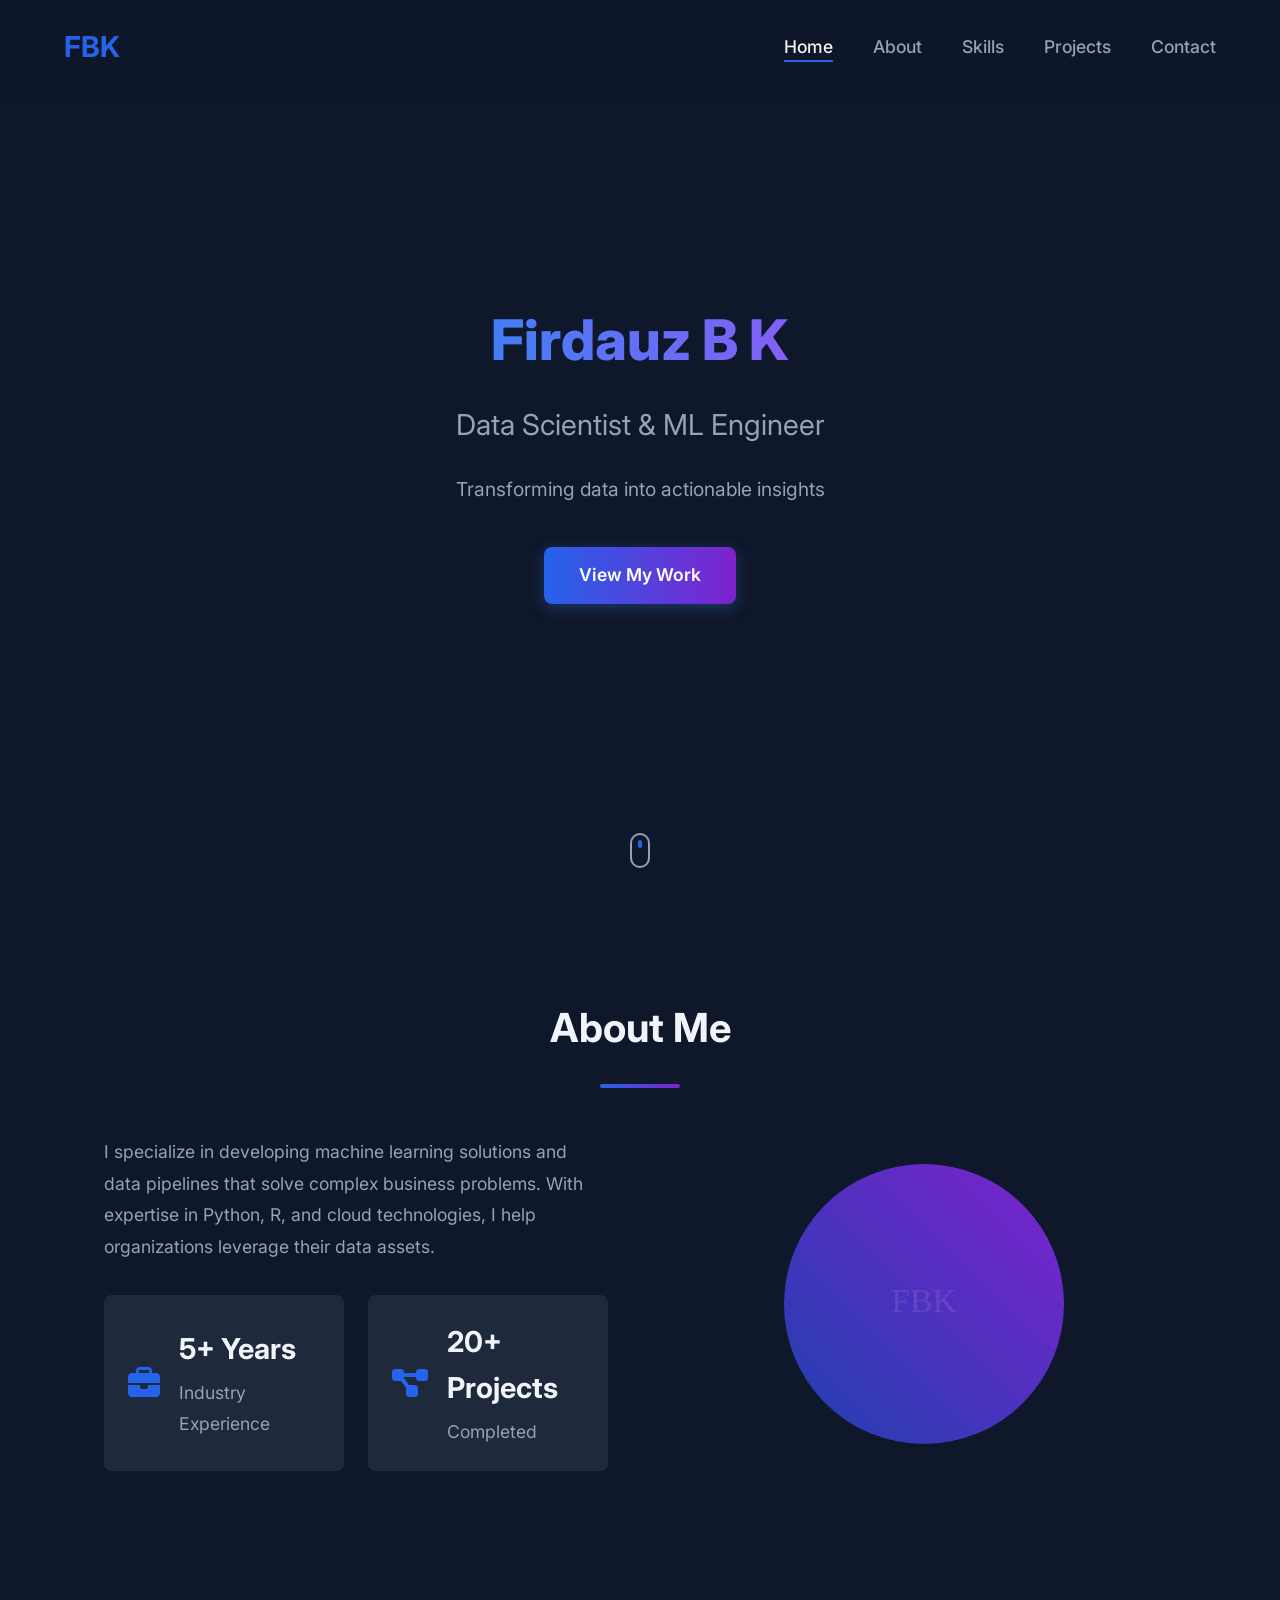
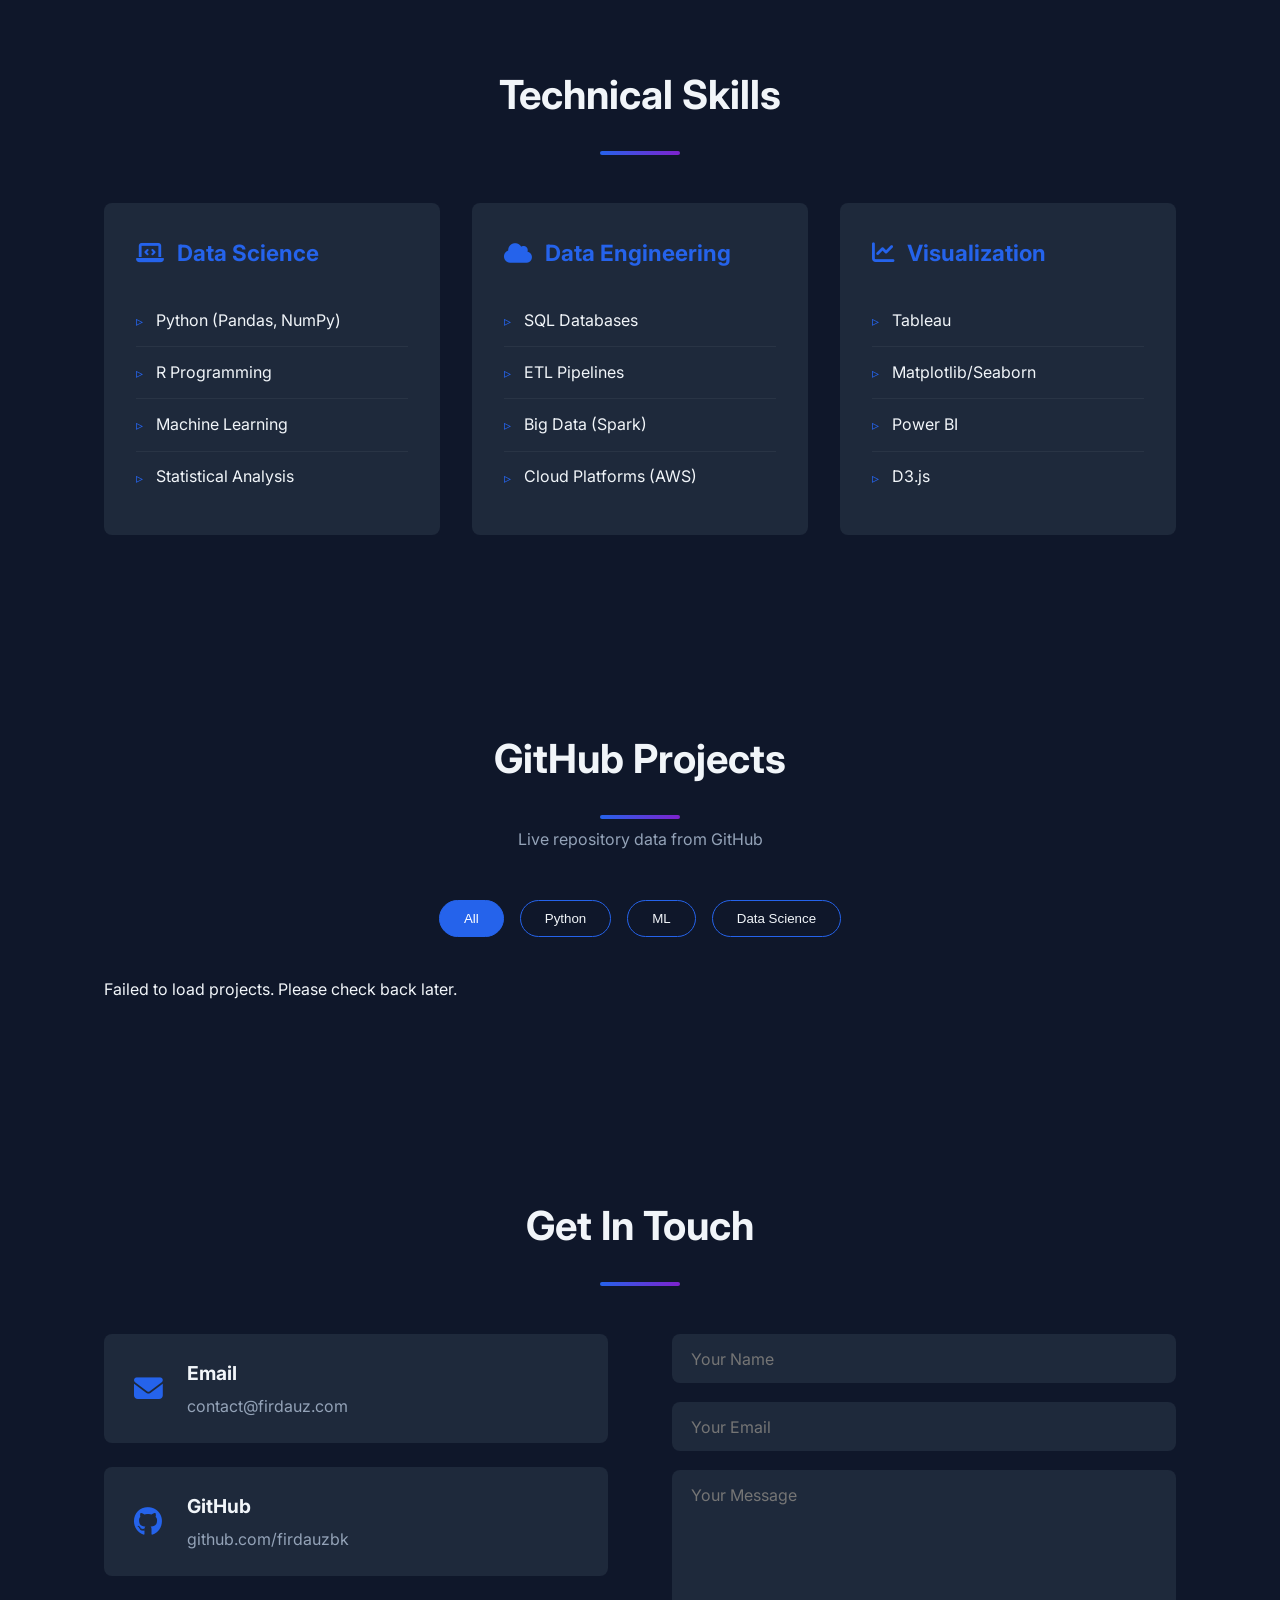
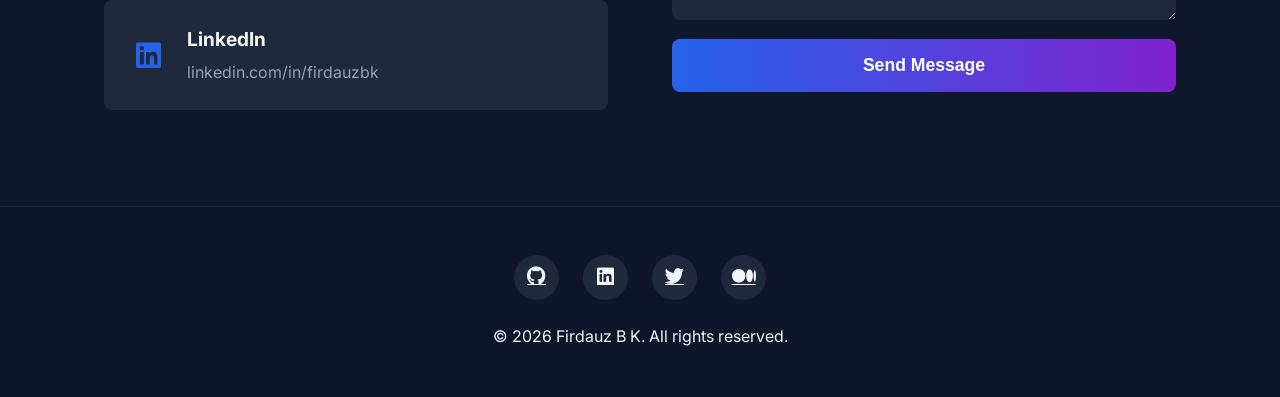
==== commit 3e01472f: "updated" ====
--- a/index.html
+++ b/index.html
@@ -1,376 +1,194 @@
-
-
 <!DOCTYPE html>
 <html lang="en">
 <head>
     <meta charset="UTF-8">
     <meta name="viewport" content="width=device-width, initial-scale=1.0">
-    <title>Firdauz B K - Data Scientist Portfolio</title>
-    <link href="https://cdnjs.cloudflare.com/ajax/libs/font-awesome/6.0.0/css/all.min.css" rel="stylesheet">
+    <title>Firdauz B K - Data Scientist</title>
     <link rel="stylesheet" href="styles.css">
+    <link rel="stylesheet" href="https://cdnjs.cloudflare.com/ajax/libs/font-awesome/6.4.0/css/all.min.css">
 </head>
 <body>
     <header>
-        <nav class="container">
-            <a href="#home" class="logo">Firdauz B K</a>
-            <ul class="nav-links">
+        <nav>
+            <div class="logo">FBK</div>
+            <ul>
                 <li><a href="#home">Home</a></li>
                 <li><a href="#about">About</a></li>
                 <li><a href="#skills">Skills</a></li>
                 <li><a href="#projects">Projects</a></li>
                 <li><a href="#contact">Contact</a></li>
             </ul>
+            <div class="menu-toggle">
+                <i class="fas fa-bars"></i>
+            </div>
         </nav>
     </header>
 
     <main>
         <section id="home" class="hero">
-            <div class="container">
+            <div class="hero-content">
                 <h1>Firdauz B K</h1>
-                <p class="subtitle">Data Scientist & Machine Learning Engineer specializing in Python, R, and AI-driven solutions</p>
-                <div class="cta-buttons">
-                    <a href="#projects" class="btn btn-primary">
-                        <i class="fas fa-code"></i>
-                        View My Work
-                    </a>
-                    <a href="#contact" class="btn btn-outline">
-                        <i class="fas fa-envelope"></i>
-                        Get in Touch
-                    </a>
+                <div class="typewriter">
+                    <p class="subtitle">Data Scientist & ML Engineer</p>
+                </div>
+                <p class="hero-description">Transforming data into actionable insights</p>
+                <a href="#projects" class="cta-button">View My Work</a>
+            </div>
+            <div class="scroll-indicator">
+                <span></span>
+            </div>
+        </section>
+
+        <section id="about">
+            <div class="section-header">
+                <h2>About Me</h2>
+                <div class="divider"></div>
+            </div>
+            <div class="about-content">
+                <div class="about-text">
+                    <p>I specialize in developing machine learning solutions and data pipelines that solve complex business problems. With expertise in Python, R, and cloud technologies, I help organizations leverage their data assets.</p>
+                    <div class="experience">
+                        <div class="exp-item">
+                            <i class="fas fa-briefcase"></i>
+                            <div>
+                                <h3>5+ Years</h3>
+                                <p>Industry Experience</p>
+                            </div>
+                        </div>
+                        <div class="exp-item">
+                            <i class="fas fa-project-diagram"></i>
+                            <div>
+                                <h3>20+ Projects</h3>
+                                <p>Completed</p>
+                            </div>
+                        </div>
+                    </div>
+                </div>
+                <div class="about-image">
+                    <div class="image-placeholder"></div>
                 </div>
             </div>
         </section>
 
-        <section id="about" class="about">
-            <div class="container">
-                <h2 class="section-title">About Me</h2>
-                <div class="about-content">
-                    <div>
-                        <div style="width: 300px; height: 300px; background-color: var(--bg-tertiary); border-radius: 1rem; display: flex; align-items: center; justify-content: center; color: var(--text-light); margin: 0 auto;">
-                            <i class="fas fa-user" style="font-size: 4rem;"></i>
-                        </div>
-                    </div>
-                    <div class="about-text">
-                        <p>As a passionate data scientist, I specialize in transforming complex datasets into actionable insights that drive business decisions. With expertise in machine learning, statistical analysis, and data visualization, I help organizations unlock the value hidden in their data.</p>
-                        <p>My experience spans across various domains including predictive modeling, natural language processing, and computer vision. I'm particularly interested in developing AI solutions that can make a real-world impact.</p>
-                        <p>When I'm not analyzing data or building models, I enjoy contributing to open-source projects and exploring the latest developments in artificial intelligence and machine learning.</p>
-                    </div>
+        <section id="skills">
+            <div class="section-header">
+                <h2>Technical Skills</h2>
+                <div class="divider"></div>
+            </div>
+            <div class="skills-container">
+                <div class="skills-category">
+                    <h3><i class="fas fa-laptop-code"></i> Data Science</h3>
+                    <ul>
+                        <li>Python (Pandas, NumPy)</li>
+                        <li>R Programming</li>
+                        <li>Machine Learning</li>
+                        <li>Statistical Analysis</li>
+                    </ul>
+                </div>
+                <div class="skills-category">
+                    <h3><i class="fas fa-cloud"></i> Data Engineering</h3>
+                    <ul>
+                        <li>SQL Databases</li>
+                        <li>ETL Pipelines</li>
+                        <li>Big Data (Spark)</li>
+                        <li>Cloud Platforms (AWS)</li>
+                    </ul>
+                </div>
+                <div class="skills-category">
+                    <h3><i class="fas fa-chart-line"></i> Visualization</h3>
+                    <ul>
+                        <li>Tableau</li>
+                        <li>Matplotlib/Seaborn</li>
+                        <li>Power BI</li>
+                        <li>D3.js</li>
+                    </ul>
                 </div>
             </div>
         </section>
 
-        <section id="skills" class="skills">
-            <div class="container">
-                <h2 class="section-title">Skills & Expertise</h2>
-                <div class="skills-grid">
-                    <div class="skill-category">
-                        <h3><i class="fas fa-code"></i> Programming Languages</h3>
-                        <ul class="skill-list">
-                            <li><i class="fab fa-python"></i> Python</li>
-                            <li><i class="fab fa-r-project"></i> R</li>
-                            <li><i class="fas fa-database"></i> SQL</li>
-                            <li><i class="fab fa-js"></i> JavaScript</li>
-                        </ul>
-                    </div>
-                    <div class="skill-category">
-                        <h3><i class="fas fa-brain"></i> Machine Learning</h3>
-                        <ul class="skill-list">
-                            <li><i class="fas fa-chart-line"></i> Scikit-learn</li>
-                            <li><i class="fas fa-robot"></i> TensorFlow</li>
-                            <li><i class="fas fa-fire"></i> PyTorch</li>
-                            <li><i class="fas fa-eye"></i> Computer Vision</li>
-                        </ul>
-                    </div>
-                    <div class="skill-category">
-                        <h3><i class="fas fa-chart-bar"></i> Data Analysis</h3>
-                        <ul class="skill-list">
-                            <li><i class="fas fa-table"></i> Pandas</li>
-                            <li><i class="fas fa-calculator"></i> NumPy</li>
-                            <li><i class="fas fa-chart-pie"></i> Matplotlib</li>
-                            <li><i class="fas fa-search"></i> Statistical Analysis</li>
-                        </ul>
-                    </div>
-                    <div class="skill-category">
-                        <h3><i class="fas fa-tools"></i> Tools & Platforms</h3>
-                        <ul class="skill-list">
-                            <li><i class="fab fa-git-alt"></i> Git</li>
-                            <li><i class="fab fa-docker"></i> Docker</li>
-                            <li><i class="fas fa-cloud"></i> AWS</li>
-                            <li><i class="fas fa-book"></i> Jupyter</li>
-                        </ul>
-                    </div>
+        <section id="projects">
+            <div class="section-header">
+                <h2>GitHub Projects</h2>
+                <div class="divider"></div>
+                <p class="section-subtitle">Live repository data from GitHub</p>
+            </div>
+            <div class="projects-filter">
+                <button class="filter-btn active" data-filter="all">All</button>
+                <button class="filter-btn" data-filter="python">Python</button>
+                <button class="filter-btn" data-filter="machine-learning">ML</button>
+                <button class="filter-btn" data-filter="data-science">Data Science</button>
+            </div>
+            <div id="github-projects" class="project-grid">
+                <!-- Projects loaded dynamically from GitHub -->
+                <div class="project-skeleton">
+                    <div class="skeleton-image"></div>
+                    <div class="skeleton-text"></div>
+                    <div class="skeleton-text-sm"></div>
+                </div>
+                <div class="project-skeleton">
+                    <div class="skeleton-image"></div>
+                    <div class="skeleton-text"></div>
+                    <div class="skeleton-text-sm"></div>
+                </div>
+                <div class="project-skeleton">
+                    <div class="skeleton-image"></div>
+                    <div class="skeleton-text"></div>
+                    <div class="skeleton-text-sm"></div>
                 </div>
             </div>
         </section>
 
-        <section id="projects" class="projects">
-            <div class="container">
-                <h2 class="section-title">Featured Projects</h2>
-                <p class="section-subtitle">Here are some of my recent projects from GitHub. Each project demonstrates different aspects of data science and machine learning.</p>
-                <div id="projects-container">
-                    <div class="loading">
-                        <div class="spinner"></div>
-                        Loading projects from GitHub...
+        <section id="contact">
+            <div class="section-header">
+                <h2>Get In Touch</h2>
+                <div class="divider"></div>
+            </div>
+            <div class="contact-container">
+                <div class="contact-info">
+                    <div class="info-item">
+                        <i class="fas fa-envelope"></i>
+                        <div>
+                            <h3>Email</h3>
+                            <p>contact@firdauz.com</p>
+                        </div>
+                    </div>
+                    <div class="info-item">
+                        <i class="fab fa-github"></i>
+                        <div>
+                            <h3>GitHub</h3>
+                            <p>github.com/firdauzbk</p>
+                        </div>
+                    </div>
+                    <div class="info-item">
+                        <i class="fab fa-linkedin"></i>
+                        <div>
+                            <h3>LinkedIn</h3>
+                            <p>linkedin.com/in/firdauzbk</p>
+                        </div>
                     </div>
                 </div>
-            </div>
-        </section>
-
-        <section id="contact" class="contact">
-            <div class="container">
-                <h2 class="section-title">Let's Connect</h2>
-                <div class="contact-content">
-                    <div class="contact-info">
-                        <h3>Get in Touch</h3>
-                        <p>I'm always interested in discussing new opportunities, collaborations, or just chatting about data science and technology.</p>
-                        <ul class="contact-methods">
-                            <li>
-                                <i class="fas fa-envelope"></i>
-                                <div>
-                                    <strong>Email</strong><br>
-                                    your.email@example.com
-                                </div>
-                            </li>
-                            <li>
-                                <i class="fab fa-linkedin"></i>
-                                <div>
-                                    <strong>LinkedIn</strong><br>
-                                    linkedin.com/in/yourprofile
-                                </div>
-                            </li>
-                            <li>
-                                <i class="fab fa-github"></i>
-                                <div>
-                                    <strong>GitHub</strong><br>
-                                    github.com/yourusername
-                                </div>
-                            </li>
-                        </ul>
-                    </div>
-                    <form class="contact-form" id="contact-form">
-                        <div class="form-group">
-                            <label for="name">Name</label>
-                            <input type="text" id="name" name="name" required>
-                        </div>
-                        <div class="form-group">
-                            <label for="email">Email</label>
-                            <input type="email" id="email" name="email" required>
-                        </div>
-                        <div class="form-group">
-                            <label for="message">Message</label>
-                            <textarea id="message" name="message" required></textarea>
-                        </div>
-                        <button type="submit" class="btn btn-primary">
-                            <i class="fas fa-paper-plane"></i>
-                            Send Message
-                        </button>
-                    </form>
-                </div>
+                <form id="contact-form">
+                    <input type="text" name="name" placeholder="Your Name" required>
+                    <input type="email" name="email" placeholder="Your Email" required>
+                    <textarea name="message" placeholder="Your Message" rows="5" required></textarea>
+                    <button type="submit">Send Message</button>
+                </form>
             </div>
         </section>
     </main>
 
     <footer>
-        <div class="container">
+        <div class="footer-content">
             <div class="social-links">
-                <a href="#" class="social-link"><i class="fab fa-github"></i></a>
-                <a href="#" class="social-link"><i class="fab fa-linkedin"></i></a>
-                <a href="#" class="social-link"><i class="fab fa-twitter"></i></a>
-                <a href="#" class="social-link"><i class="fas fa-envelope"></i></a>
+                <a href="#"><i class="fab fa-github"></i></a>
+                <a href="#"><i class="fab fa-linkedin"></i></a>
+                <a href="#"><i class="fab fa-twitter"></i></a>
+                <a href="#"><i class="fab fa-medium"></i></a>
             </div>
-            <p>&copy; 2024 Firdauz B K. All rights reserved.</p>
+            <p>&copy; 2023 Firdauz B K. All rights reserved.</p>
         </div>
     </footer>
 
-    <script>
-        // Smooth scrolling for navigation links
-        document.querySelectorAll('a[href^="#"]').forEach(anchor => {
-            anchor.addEventListener('click', function (e) {
-                e.preventDefault();
-                const target = document.querySelector(this.getAttribute('href'));
-                if (target) {
-                    target.scrollIntoView({
-                        behavior: 'smooth',
-                        block: 'start'
-                    });
-                }
-            });
-        });
-
-        // Header scroll effect
-        window.addEventListener('scroll', () => {
-            const header = document.querySelector('header');
-            if (window.scrollY > 100) {
-                header.style.background = 'rgba(255, 255, 255, 0.98)';
-                header.style.boxShadow = '0 2px 20px rgba(0, 0, 0, 0.1)';
-            } else {
-                header.style.background = 'rgba(255, 255, 255, 0.95)';
-                header.style.boxShadow = 'none';
-            }
-        });
-
-        // Contact form submission
-        document.getElementById('contact-form').addEventListener('submit', function(e) {
-            e.preventDefault();
-            
-            // Get form data
-            const formData = new FormData(this);
-            const data = Object.fromEntries(formData);
-            
-            // Show success message (in a real implementation, you'd send this to a server)
-            alert('Thank you for your message! I\'ll get back to you soon.');
-            
-            // Reset form
-            this.reset();
-        });
-
-        // Fetch GitHub projects
-        async function fetchGitHubProjects() {
-            const username = 'yourusername'; // Replace with your GitHub username
-            const projectsContainer = document.getElementById('projects-container');
-            
-            try {
-                // Replace this with your actual GitHub username
-                const response = await fetch(`https://api.github.com/users/${username}/repos?sort=updated&per_page=6`);
-                
-                if (!response.ok) {
-                    throw new Error('Failed to fetch repositories');
-                }
-                
-                const repos = await response.json();
-                
-                if (repos.length === 0) {
-                    projectsContainer.innerHTML = '<p class="section-subtitle">No public repositories found. Update your GitHub username in the code.</p>';
-                    return;
-                }
-                
-                const projectsHTML = repos.map(repo => `
-                    <div class="project-card">
-                        <div class="project-header">
-                            <div>
-                                <h3 class="project-title">${repo.name}</h3>
-                            </div>
-                            ${repo.language ? `<span class="project-language">${repo.language}</span>` : ''}
-                        </div>
-                        <p class="project-description">
-                            ${repo.description || 'No description available.'}
-                        </p>
-                        <div class="project-stats">
-                            <div class="project-stat">
-                                <i class="fas fa-star"></i>
-                                ${repo.stargazers_count}
-                            </div>
-                            <div class="project-stat">
-                                <i class="fas fa-code-branch"></i>
-                                ${repo.forks_count}
-                            </div>
-                            <div class="project-stat">
-                                <i class="fas fa-circle" style="color: ${getLanguageColor(repo.language)}"></i>
-                                ${repo.language || 'Unknown'}
-                            </div>
-                        </div>
-                        <div class="project-links">
-                            <a href="${repo.html_url}" target="_blank" class="project-link">
-                                <i class="fab fa-github"></i>
-                                View Code
-                            </a>
-                            ${repo.homepage ? `
-                                <a href="${repo.homepage}" target="_blank" class="project-link">
-                                    <i class="fas fa-external-link-alt"></i>
-                                    Live Demo
-                                </a>
-                            ` : ''}
-                        </div>
-                    </div>
-                `).join('');
-                
-                projectsContainer.innerHTML = `<div class="projects-grid">${projectsHTML}</div>`;
-                
-            } catch (error) {
-                console.error('Error fetching GitHub projects:', error);
-                // Show fallback projects
-                showFallbackProjects();
-            }
-        }
-
-        // Language colors for GitHub
-        function getLanguageColor(language) {
-            const colors = {
-                'JavaScript': '#f1e05a',
-                'Python': '#3572A5',
-                'Java': '#b07219',
-                'HTML': '#e34c26',
-                'CSS': '#1572B6',
-                'TypeScript': '#2b7489',
-                'R': '#198CE7',
-                'C++': '#f34b7d',
-                'C': '#555555',
-                'Go': '#00ADD8',
-                'Rust': '#dea584',
-                'PHP': '#4F5D95'
-            };
-            return colors[language] || '#666666';
-        }
-
-        // Fallback projects if GitHub API fails
-        function showFallbackProjects() {
-            const projectsContainer = document.getElementById('projects-container');
-            projectsContainer.innerHTML = `
-                <div class="projects-grid">
-                    <div class="project-card">
-                        <div class="project-header">
-                            <div>
-                                <h3 class="project-title">AI_mbot</h3>
-                            </div>
-                            <span class="project-language">Python</span>
-                        </div>
-                        <p class="project-description">
-                            Non-intrusive aimbot using computer vision and machine learning for image recognition and target detection.
-                        </p>
-                        <div class="project-stats">
-                            <div class="project-stat">
-                                <i class="fas fa-star"></i>
-                                12
-                            </div>
-                            <div class="project-stat">
-                                <i class="fas fa-code-branch"></i>
-                                3
-                            </div>
-                            <div class="project-stat">
-                                <i class="fas fa-circle" style="color: #3572A5"></i>
-                                Python
-                            </div>
-                        </div>
-                        <div class="project-links">
-                            <a href="#" class="project-link">
-                                <i class="fab fa-github"></i>
-                                View Code
-                            </a>
-                        </div>
-                    </div>
-                    <div class="project-card">
-                        <div class="project-header">
-                            <div>
-                                <h3 class="project-title">Data Analysis Dashboard</h3>
-                            </div>
-                            <span class="project-language">R</span>
-                        </div>
-                        <p class="project-description">
-                            Interactive dashboard built with R Shiny for visualizing and analyzing complex datasets with real-time updates.
-                        </p>
-                        <div class="project-stats">
-                            <div class="project-stat">
-                                <i class="fas fa-star"></i>
-                                8
-                            </div>
-                            <div class="project-stat">
-                                <i class="fas fa-code-branch"></i>
-                                2
-                            </div>
-                            <div class="project-stat">
-                                <i class="fas fa-circle" style="color: #198CE7"></i>
-                                R
-                            </div>
-                        </div>
-                        <div class="project-links">
-                            <a href="#" class="project-link+    <script src="script.js"></script>
+</body>
+</html>
--- a/styles.css
+++ b/styles.css
@@ -1,21 +1,18 @@
-
+/* Modern Professional Portfolio Styles */
 @import url('https://fonts.googleapis.com/css2?family=Inter:wght@300;400;500;600;700&display=swap');
 
 :root {
     --primary-color: #2563eb;
-    --secondary-color: #1e40af;
-    --accent-color: #06b6d4;
-    --text-primary: #1f2937;
-    --text-secondary: #6b7280;
-    --text-light: #9ca3af;
-    --bg-primary: #ffffff;
-    --bg-secondary: #f8fafc;
-    --bg-tertiary: #f1f5f9;
-    --border-color: #e5e7eb;
-    --shadow-sm: 0 1px 2px 0 rgb(0 0 0 / 0.05);
-    --shadow-md: 0 4px 6px -1px rgb(0 0 0 / 0.1), 0 2px 4px -2px rgb(0 0 0 / 0.1);
-    --shadow-lg: 0 10px 15px -3px rgb(0 0 0 / 0.1), 0 4px 6px -4px rgb(0 0 0 / 0.1);
-    --shadow-xl: 0 20px 25px -5px rgb(0 0 0 / 0.1), 0 8px 10px -6px rgb(0 0 0 / 0.1);
+    --primary-dark: #1d4ed8;
+    --secondary-color: #7e22ce;
+    --dark-bg: #0f172a;
+    --card-bg: #1e293b;
+    --text-color: #f1f5f9;
+    --text-secondary: #94a3b8;
+    --accent-color: #0ea5e9;
+    --success-color: #10b981;
+    --border-radius: 8px;
+    --transition: all 0.3s ease;
 }
 
 * {
@@ -25,64 +22,64 @@
 }
 
 body {
-    font-family: 'Inter', -apple-system, BlinkMacSystemFont, sans-serif;
+    font-family: 'Inter', sans-serif;
+    background-color: var(--dark-bg);
+    color: var(--text-color);
     line-height: 1.6;
-    color: var(--text-primary);
-    background-color: var(--bg-primary);
-}
-
-.container {
-    max-width: 1200px;
-    margin: 0 auto;
-    padding: 0 1rem;
-}
-
-/* Header */
+    overflow-x: hidden;
+}
+
 header {
     position: fixed;
     top: 0;
     left: 0;
-    right: 0;
-    background: rgba(255, 255, 255, 0.95);
+    width: 100%;
+    padding: 1.5rem 5%;
+    z-index: 1000;
+    background-color: rgba(15, 23, 42, 0.95);
     backdrop-filter: blur(10px);
-    border-bottom: 1px solid var(--border-color);
-    z-index: 1000;
-    transition: all 0.3s ease;
+    box-shadow: 0 4px 6px rgba(0, 0, 0, 0.1);
+    transition: var(--transition);
 }
 
 nav {
     display: flex;
     justify-content: space-between;
     align-items: center;
-    padding: 1rem 0;
+    max-width: 1200px;
+    margin: 0 auto;
 }
 
 .logo {
-    font-size: 1.5rem;
+    font-size: 1.8rem;
     font-weight: 700;
     color: var(--primary-color);
-    text-decoration: none;
-}
-
-.nav-links {
+}
+
+nav ul {
     display: flex;
     list-style: none;
-    gap: 2rem;
-}
-
-.nav-links a {
+}
+
+nav ul li {
+    margin-left: 2.5rem;
+}
+
+nav ul li a {
     color: var(--text-secondary);
     text-decoration: none;
     font-weight: 500;
-    transition: color 0.3s ease;
+    font-size: 1.1rem;
+    transition: var(--transition);
     position: relative;
 }
 
-.nav-links a:hover {
-    color: var(--primary-color);
-}
-
-.nav-links a::after {
+nav ul li a:hover,
+nav ul li a.active {
+    color: var(--text-color);
+}
+
+nav ul li a::after {
     content: '';
     position: absolute;
     bottom: -5px;
@@ -90,425 +87,596 @@
     width: 0;
     height: 2px;
     background-color: var(--primary-color);
-    transition: width 0.3s ease;
-}
-
-.nav-links a:hover::after {
+    transition: var(--transition);
+}
+
+nav ul li a:hover::after,
+nav ul li a.active::after {
     width: 100%;
 }
 
-/* Hero Section */
+.menu-toggle {
+    display: none;
+    color: var(--text-color);
+    font-size: 1.5rem;
+    cursor: pointer;
+}
+
 .hero {
-    padding: 8rem 0 6rem;
-    background: linear-gradient(135deg, var(--bg-secondary) 0%, var(--bg-primary) 100%);
+    height: 100vh;
+    display: flex;
+    flex-direction: column;
+    justify-content: center;
+    align-items: center;
     text-align: center;
+    position: relative;
+    padding: 0 2rem;
+}
+
+.hero-content {
+    max-width: 800px;
+    z-index: 2;
 }
 
 .hero h1 {
     font-size: 3.5rem;
+    font-weight: 800;
+    margin-bottom: 1rem;
+    background: linear-gradient(90deg, #3b82f6, #8b5cf6);
+    -webkit-background-clip: text;
+    background-clip: text;
+    color: transparent;
+}
+
+.subtitle {
+    font-size: 1.8rem;
+    color: var(--text-secondary);
+    margin-bottom: 1.5rem;
+}
+
+.hero-description {
+    font-size: 1.2rem;
+    max-width: 600px;
+    margin: 0 auto 2.5rem;
+    color: var(--text-secondary);
+    line-height: 1.8;
+}
+
+.cta-button {
+    display: inline-block;
+    padding: 0.9rem 2.2rem;
+    background: linear-gradient(90deg, var(--primary-color), var(--secondary-color));
+    color: white;
+    text-decoration: none;
+    border-radius: var(--border-radius);
+    font-weight: 600;
+    font-size: 1.1rem;
+    transition: var(--transition);
+    box-shadow: 0 4px 15px rgba(59, 130, 246, 0.3);
+}
+
+.cta-button:hover {
+    transform: translateY(-3px);
+    box-shadow: 0 6px 20px rgba(59, 130, 246, 0.4);
+}
+
+.scroll-indicator {
+    position: absolute;
+    bottom: 2rem;
+    left: 50%;
+    transform: translateX(-50%);
+}
+
+.scroll-indicator span {
+    display: block;
+    width: 20px;
+    height: 35px;
+    border: 2px solid var(--text-secondary);
+    border-radius: 50px;
+    position: relative;
+}
+
+.scroll-indicator span::before {
+    content: '';
+    position: absolute;
+    top: 5px;
+    left: 50%;
+    transform: translateX(-50%);
+    width: 4px;
+    height: 8px;
+    background: var(--primary-color);
+    border-radius: 10px;
+    animation: scroll 1.5s infinite;
+}
+
+@keyframes scroll {
+    0% {
+        transform: translate(-50%, 0);
+        opacity: 0;
+    }
+    50% {
+        opacity: 1;
+    }
+    100% {
+        transform: translate(-50%, 15px);
+        opacity: 0;
+    }
+}
+
+.section-header {
+    text-align: center;
+    margin-bottom: 3rem;
+}
+
+.section-header h2 {
+    font-size: 2.5rem;
     font-weight: 700;
     margin-bottom: 1rem;
-    background: linear-gradient(135deg, var(--primary-color), var(--accent-color));
-    -webkit-background-clip: text;
-    -webkit-text-fill-color: transparent;
-    background-clip: text;
-}
-
-.hero .subtitle {
-    font-size: 1.25rem;
+    position: relative;
+    display: inline-block;
+}
+
+.divider {
+    width: 80px;
+    height: 4px;
+    background: linear-gradient(90deg, var(--primary-color), var(--secondary-color));
+    margin: 0.5rem auto;
+    border-radius: 2px;
+}
+
+.section-subtitle {
+    color: var(--text-secondary);
+    max-width: 600px;
+    margin: 0.5rem auto 0;
+}
+
+section {
+    padding: 6rem 5%;
+    max-width: 1200px;
+    margin: 0 auto;
+}
+
+.about-content {
+    display: grid;
+    grid-template-columns: 1fr 1fr;
+    gap: 4rem;
+    align-items: center;
+}
+
+.about-text p {
+    font-size: 1.1rem;
+    line-height: 1.8;
     color: var(--text-secondary);
     margin-bottom: 2rem;
-    max-width: 600px;
-    margin-left: auto;
-    margin-right: auto;
-}
-
-.cta-buttons {
-    display: flex;
-    gap: 1rem;
+}
+
+.experience {
+    display: grid;
+    grid-template-columns: repeat(2, 1fr);
+    gap: 1.5rem;
+    margin-top: 2rem;
+}
+
+.exp-item {
+    display: flex;
+    align-items: center;
+    background: var(--card-bg);
+    padding: 1.5rem;
+    border-radius: var(--border-radius);
+    transition: var(--transition);
+}
+
+.exp-item:hover {
+    transform: translateY(-5px);
+    box-shadow: 0 10px 25px rgba(0, 0, 0, 0.2);
+}
+
+.exp-item i {
+    font-size: 2rem;
+    color: var(--primary-color);
+    margin-right: 1.2rem;
+}
+
+.exp-item h3 {
+    font-size: 1.8rem;
+    margin-bottom: 0.3rem;
+}
+
+.exp-item p {
+    margin: 0;
+    color: var(--text-secondary);
+}
+
+.about-image {
+    display: flex;
+    justify-content: center;
+}
+
+.image-placeholder {
+    width: 280px;
+    height: 280px;
+    border-radius: 50%;
+    background: linear-gradient(45deg, #1e40af, #7e22ce);
+    display: flex;
+    align-items: center;
+    justify-content: center;
+    position: relative;
+    overflow: hidden;
+}
+
+.image-placeholder::before {
+    content: '';
+    position: absolute;
+    width: 100%;
+    height: 100%;
+    background: url('data:image/svg+xml;utf8,<svg xmlns="http://www.w3.org/2000/svg" viewBox="0 0 200 200"><rect fill="none" width="200" height="200"/><text fill="rgba(255,255,255,0.1)" font-size="24" x="50%" y="50%" dominant-baseline="middle" text-anchor="middle">FBK</text></svg>');
+}
+
+.skills-container {
+    display: grid;
+    grid-template-columns: repeat(auto-fit, minmax(300px, 1fr));
+    gap: 2rem;
+}
+
+.skills-category {
+    background: var(--card-bg);
+    padding: 2rem;
+    border-radius: var(--border-radius);
+    transition: var(--transition);
+}
+
+.skills-category:hover {
+    transform: translateY(-5px);
+    box-shadow: 0 10px 25px rgba(0, 0, 0, 0.2);
+}
+
+.skills-category h3 {
+    display: flex;
+    align-items: center;
+    font-size: 1.4rem;
+    margin-bottom: 1.5rem;
+    color: var(--primary-color);
+}
+
+.skills-category h3 i {
+    margin-right: 0.8rem;
+}
+
+.skills-category ul {
+    list-style: none;
+}
+
+.skills-category ul li {
+    padding: 0.8rem 0;
+    border-bottom: 1px solid rgba(255, 255, 255, 0.05);
+    display: flex;
+    align-items: center;
+}
+
+.skills-category ul li:last-child {
+    border-bottom: none;
+}
+
+.skills-category ul li::before {
+    content: '▹';
+    color: var(--primary-color);
+    margin-right: 0.8rem;
+    font-size: 0.9rem;
+}
+
+.projects-filter {
+    display: flex;
     justify-content: center;
     flex-wrap: wrap;
-}
-
-.btn {
-    display: inline-flex;
-    align-items: center;
+    gap: 1rem;
+    margin-bottom: 2.5rem;
+}
+
+.filter-btn {
+    padding: 0.6rem 1.5rem;
+    background: transparent;
+    border: 1px solid var(--primary-color);
+    color: var(--text-color);
+    border-radius: 30px;
+    cursor: pointer;
+    transition: var(--transition);
+    font-weight: 500;
+}
+
+.filter-btn:hover,
+.filter-btn.active {
+    background: var(--primary-color);
+    color: white;
+}
+
+.project-grid {
+    display: grid;
+    grid-template-columns: repeat(auto-fill, minmax(350px, 1fr));
+    gap: 2rem;
+}
+
+.project-card {
+    background: var(--card-bg);
+    border-radius: var(--border-radius);
+    overflow: hidden;
+    transition: var(--transition);
+    display: flex;
+    flex-direction: column;
+}
+
+.project-card:hover {
+    transform: translateY(-10px);
+    box-shadow: 0 15px 30px rgba(0, 0, 0, 0.3);
+}
+
+.project-img {
+    height: 200px;
+    background: linear-gradient(45deg, #1e3a8a, #6d28d9);
+    display: flex;
+    align-items: center;
+    justify-content: center;
+    color: white;
+    font-size: 3rem;
+}
+
+.project-content {
+    padding: 1.5rem;
+    flex-grow: 1;
+    display: flex;
+    flex-direction: column;
+}
+
+.project-content h3 {
+    font-size: 1.4rem;
+    margin-bottom: 0.8rem;
+}
+
+.project-content p {
+    color: var(--text-secondary);
+    flex-grow: 1;
+    margin-bottom: 1.2rem;
+}
+
+.project-meta {
+    display: flex;
+    justify-content: space-between;
+    color: var(--text-secondary);
+    font-size: 0.9rem;
+}
+
+.project-topics {
+    display: flex;
+    flex-wrap: wrap;
     gap: 0.5rem;
-    padding: 0.75rem 1.5rem;
-    border-radius: 0.5rem;
-    text-decoration: none;
+    margin-top: 1rem;
+}
+
+.topic {
+    background: rgba(59, 130, 246, 0.15);
+    color: var(--primary-color);
+    padding: 0.3rem 0.8rem;
+    border-radius: 30px;
+    font-size: 0.8rem;
     font-weight: 500;
-    transition: all 0.3s ease;
-    border: none;
-    cursor: pointer;
-}
-
-.btn-primary {
-    background-color: var(--primary-color);
-    color: white;
-    box-shadow: var(--shadow-md);
-}
-
-.btn-primary:hover {
-    background-color: var(--secondary-color);
-    transform: translateY(-2px);
-    box-shadow: var(--shadow-lg);
-}
-
-.btn-outline {
-    background-color: transparent;
-    color: var(--primary-color);
-    border: 2px solid var(--primary-color);
-}
-
-.btn-outline:hover {
-    background-color: var(--primary-color);
-    color: white;
-}
-
-/* Sections */
-section {
-    padding: 5rem 0;
-}
-
-.section-title {
-    font-size: 2.5rem;
-    font-weight: 700;
-    text-align: center;
-    margin-bottom: 3rem;
-    color: var(--text-primary);
-}
-
-.section-subtitle {
-    text-align: center;
-    color: var(--text-secondary);
-    font-size: 1.125rem;
-    max-width: 600px;
-    margin: 0 auto 3rem;
-}
-
-/* About Section */
-.about-content {
-    display: grid;
-    grid-template-columns: 1fr 2fr;
-    gap: 3rem;
-    align-items: center;
-}
-
-.about-image {
-    width: 100%;
-    max-width: 300px;
-    height: 300px;
-    border-radius: 1rem;
-    object-fit: cover;
-    box-shadow: var(--shadow-lg);
-    margin: 0 auto;
-    display: block;
-}
-
-.about-text {
-    font-size: 1.125rem;
-    line-height: 1.7;
-    color: var(--text-secondary);
-}
-
-.about-text p {
+}
+
+.project-skeleton {
+    background: var(--card-bg);
+    border-radius: var(--border-radius);
+    overflow: hidden;
+    height: 350px;
+    padding: 1.5rem;
+}
+
+.skeleton-image {
+    height: 160px;
+    background: #2d3748;
+    border-radius: var(--border-radius);
     margin-bottom: 1.5rem;
-}
-
-/* Skills Section */
-.skills {
-    background-color: var(--bg-secondary);
-}
-
-.skills-grid {
-    display: grid;
-    grid-template-columns: repeat(auto-fit, minmax(250px, 1fr));
-    gap: 2rem;
-}
-
-.skill-category {
-    background: white;
-    padding: 2rem;
-    border-radius: 1rem;
-    box-shadow: var(--shadow-md);
-    transition: transform 0.3s ease;
-}
-
-.skill-category:hover {
-    transform: translateY(-5px);
-}
-
-.skill-category h3 {
-    color: var(--primary-color);
+    animation: pulse 1.5s infinite;
+}
+
+.skeleton-text {
+    height: 20px;
+    background: #2d3748;
+    border-radius: 4px;
     margin-bottom: 1rem;
-    display: flex;
-    align-items: center;
-    gap: 0.5rem;
-}
-
-.skill-list {
-    list-style: none;
-}
-
-.skill-list li {
-    padding: 0.5rem 0;
-    color: var(--text-secondary);
-    display: flex;
-    align-items: center;
-    gap: 0.5rem;
-}
-
-.skill-list li i {
-    color: var(--accent-color);
-    width: 16px;
-}
-
-/* Projects Section */
-.projects-grid {
-    display: grid;
-    grid-template-columns: repeat(auto-fit, minmax(350px, 1fr));
-    gap: 2rem;
-}
-
-.project-card {
-    background: white;
-    border-radius: 1rem;
-    padding: 2rem;
-    box-shadow: var(--shadow-md);
-    transition: all 0.3s ease;
-    border: 1px solid var(--border-color);
-}
-
-.project-card:hover {
-    transform: translateY(-5px);
-    box-shadow: var(--shadow-xl);
-}
-
-.project-header {
-    display: flex;
-    justify-content: space-between;
-    align-items: flex-start;
+    width: 80%;
+    animation: pulse 1.5s infinite;
+}
+
+.skeleton-text-sm {
+    height: 16px;
+    background: #2d3748;
+    border-radius: 4px;
     margin-bottom: 1rem;
-}
-
-.project-title {
-    color: var(--text-primary);
-    font-size: 1.25rem;
-    font-weight: 600;
-    margin-bottom: 0.5rem;
-}
-
-.project-language {
-    background-color: var(--bg-tertiary);
-    color: var(--text-secondary);
-    padding: 0.25rem 0.75rem;
-    border-radius: 1rem;
-    font-size: 0.875rem;
-}
-
-.project-description {
-    color: var(--text-secondary);
-    margin-bottom: 1.5rem;
-    line-height: 1.6;
-}
-
-.project-stats {
-    display: flex;
-    gap: 1rem;
-    margin-bottom: 1.5rem;
-}
-
-.project-stat {
-    display: flex;
-    align-items: center;
-    gap: 0.25rem;
-    color: var(--text-light);
-    font-size: 0.875rem;
-}
-
-.project-links {
-    display: flex;
-    gap: 1rem;
-}
-
-.project-link {
-    display: flex;
-    align-items: center;
-    gap: 0.5rem;
-    color: var(--primary-color);
-    text-decoration: none;
-    font-weight: 500;
-    transition: color 0.3s ease;
-}
-
-.project-link:hover {
-    color: var(--secondary-color);
-}
-
-/* Contact Section */
-.contact {
-    background-color: var(--bg-secondary);
-}
-
-.contact-content {
+    width: 60%;
+    animation: pulse 1.5s infinite;
+}
+
+@keyframes pulse {
+    0% { opacity: 0.6; }
+    50% { opacity: 0.8; }
+    100% { opacity: 0.6; }
+}
+
+.contact-container {
     display: grid;
     grid-template-columns: 1fr 1fr;
-    gap: 3rem;
-    align-items: start;
-}
-
-.contact-info h3 {
-    color: var(--text-primary);
-    margin-bottom: 1rem;
-}
-
-.contact-info p {
-    color: var(--text-secondary);
-    margin-bottom: 2rem;
-}
-
-.contact-methods {
-    list-style: none;
-}
-
-.contact-methods li {
-    display: flex;
-    align-items: center;
-    gap: 1rem;
-    padding: 1rem 0;
-    border-bottom: 1px solid var(--border-color);
-}
-
-.contact-methods li:last-child {
-    border-bottom: none;
-}
-
-.contact-methods i {
+    gap: 4rem;
+}
+
+.contact-info {
+    display: flex;
+    flex-direction: column;
+    gap: 1.5rem;
+}
+
+.info-item {
+    display: flex;
+    align-items: center;
+    background: var(--card-bg);
+    padding: 1.5rem;
+    border-radius: var(--border-radius);
+    transition: var(--transition);
+}
+
+.info-item:hover {
+    transform: translateY(-5px);
+    box-shadow: 0 10px 25px rgba(0, 0, 0, 0.2);
+}
+
+.info-item i {
+    font-size: 1.8rem;
     color: var(--primary-color);
-    width: 20px;
-}
-
-.contact-form {
-    background: white;
-    padding: 2rem;
-    border-radius: 1rem;
-    box-shadow: var(--shadow-md);
-}
-
-.form-group {
+    margin-right: 1.2rem;
+    min-width: 40px;
+    text-align: center;
+}
+
+.info-item h3 {
+    font-size: 1.2rem;
+    margin-bottom: 0.3rem;
+}
+
+.info-item p {
+    color: var(--text-secondary);
+}
+
+#contact-form {
+    display: flex;
+    flex-direction: column;
+}
+
+#contact-form input,
+#contact-form textarea {
+    margin-bottom: 1.2rem;
+    padding: 0.9rem 1.2rem;
+    border: none;
+    background: var(--card-bg);
+    color: var(--text-color);
+    border-radius: var(--border-radius);
+    font-family: 'Inter', sans-serif;
+    font-size: 1rem;
+}
+
+#contact-form textarea {
+    resize: vertical;
+    min-height: 150px;
+}
+
+#contact-form button {
+    padding: 1rem 1.5rem;
+    background: linear-gradient(90deg, var(--primary-color), var(--secondary-color));
+    color: white;
+    border: none;
+    border-radius: var(--border-radius);
+    cursor: pointer;
+    font-weight: 600;
+    font-size: 1.1rem;
+    transition: var(--transition);
+}
+
+#contact-form button:hover {
+    opacity: 0.9;
+    transform: translateY(-3px);
+}
+
+footer {
+    background: rgba(15, 23, 42, 0.95);
+    padding: 3rem 0;
+    text-align: center;
+    border-top: 1px solid rgba(255, 255, 255, 0.05);
+}
+
+.footer-content {
+    max-width: 1200px;
+    margin: 0 auto;
+    padding: 0 2rem;
+}
+
+.social-links {
+    display: flex;
+    justify-content: center;
+    gap: 1.5rem;
     margin-bottom: 1.5rem;
 }
 
-.form-group label {
-    display: block;
-    margin-bottom: 0.5rem;
-    color: var(--text-primary);
-    font-weight: 500;
-}
-
-.form-group input,
-.form-group textarea {
-    width: 100%;
-    padding: 0.75rem;
-    border: 1px solid var(--border-color);
-    border-radius: 0.5rem;
-    font-family: inherit;
-    transition: border-color 0.3s ease;
-}
-
-.form-group input:focus,
-.form-group textarea:focus {
-    outline: none;
-    border-color: var(--primary-color);
-}
-
-.form-group textarea {
-    resize: vertical;
-    min-height: 120px;
-}
-
-/* Footer */
-footer {
-    background-color: var(--text-primary);
-    color: white;
-    text-align: center;
-    padding: 2rem 0;
-}
-
-.social-links {
-    display: flex;
+.social-links a {
+    display: inline-flex;
+    align-items: center;
     justify-content: center;
-    gap: 1rem;
-    margin-bottom: 1rem;
-}
-
-.social-link {
-    display: inline-flex;
-    align-items: center;
-    justify-content: center;
-    width: 40px;
-    height: 40px;
-    background-color: var(--primary-color);
-    color: white;
+    width: 45px;
+    height: 45px;
+    background: var(--card-bg);
+    color: var(--text-color);
     border-radius: 50%;
-    text-decoration: none;
-    transition: background-color 0.3s ease;
-}
-
-.social-link:hover {
-    background-color: var(--accent-color);
-}
-
-/* Loading State */
-.loading {
-    display: flex;
-    justify-content: center;
-    align-items: center;
-    padding: 2rem;
-    color: var(--text-secondary);
-}
-
-.spinner {
-    width: 20px;
-    height: 20px;
-    border: 2px solid var(--border-color);
-    border-top: 2px solid var(--primary-color);
-    border-radius: 50%;
-    animation: spin 1s linear infinite;
-    margin-right: 0.5rem;
-}
-
-@keyframes spin {
-    0% { transform: rotate(0deg); }
-    100% { transform: rotate(360deg); }
-}
-
-/* Responsive Design */
+    font-size: 1.2rem;
+    transition: var(--transition);
+}
+
+.social-links a:hover {
+    background: var(--primary-color);
+    transform: translateY(-5px);
+}
+
+@media (max-width: 992px) {
+    .about-content,
+    .contact-container {
+        grid-template-columns: 1fr;
+        gap: 3rem;
+    }
+    
+    .about-image {
+        order: -1;
+    }
+}
+
 @media (max-width: 768px) {
-    .nav-links {
-        display: none;
-    }
-
-    .hero h1 {
-        font-size: 2.5rem;
-    }
-
-    .about-content {
-        grid-template-columns: 1fr;
-        text-align: center;
-    }
-
-    .contact-content {
-        grid-template-columns: 1fr;
-    }
-
-    .cta-buttons {
+    nav ul {
+        position: fixed;
+        top: 80px;
+        left: -100%;
+        background: var(--dark-bg);
+        width: 100%;
+        height: calc(100vh - 80px);
         flex-direction: column;
         align-items: center;
-    }
-
-    .projects-grid {
+        padding-top: 3rem;
+        transition: var(--transition);
+    }
+    
+    nav ul.active {
+        left: 0;
+    }
+    
+    nav ul li {
+        margin: 1.5rem 0;
+    }
+    
+    .menu-toggle {
+        display: block;
+    }
+    
+    .hero h1 {
+        font-size: 2.8rem;
+    }
+    
+    .subtitle {
+        font-size: 1.5rem;
+    }
+}
+
+@media (max-width: 480px) {
+    .project-grid {
         grid-template-columns: 1fr;
     }
+    
+    .hero h1 {
+        font-size: 2.3rem;
+    }
+    
+    .subtitle {
+        font-size: 1.3rem;
+    }
 }
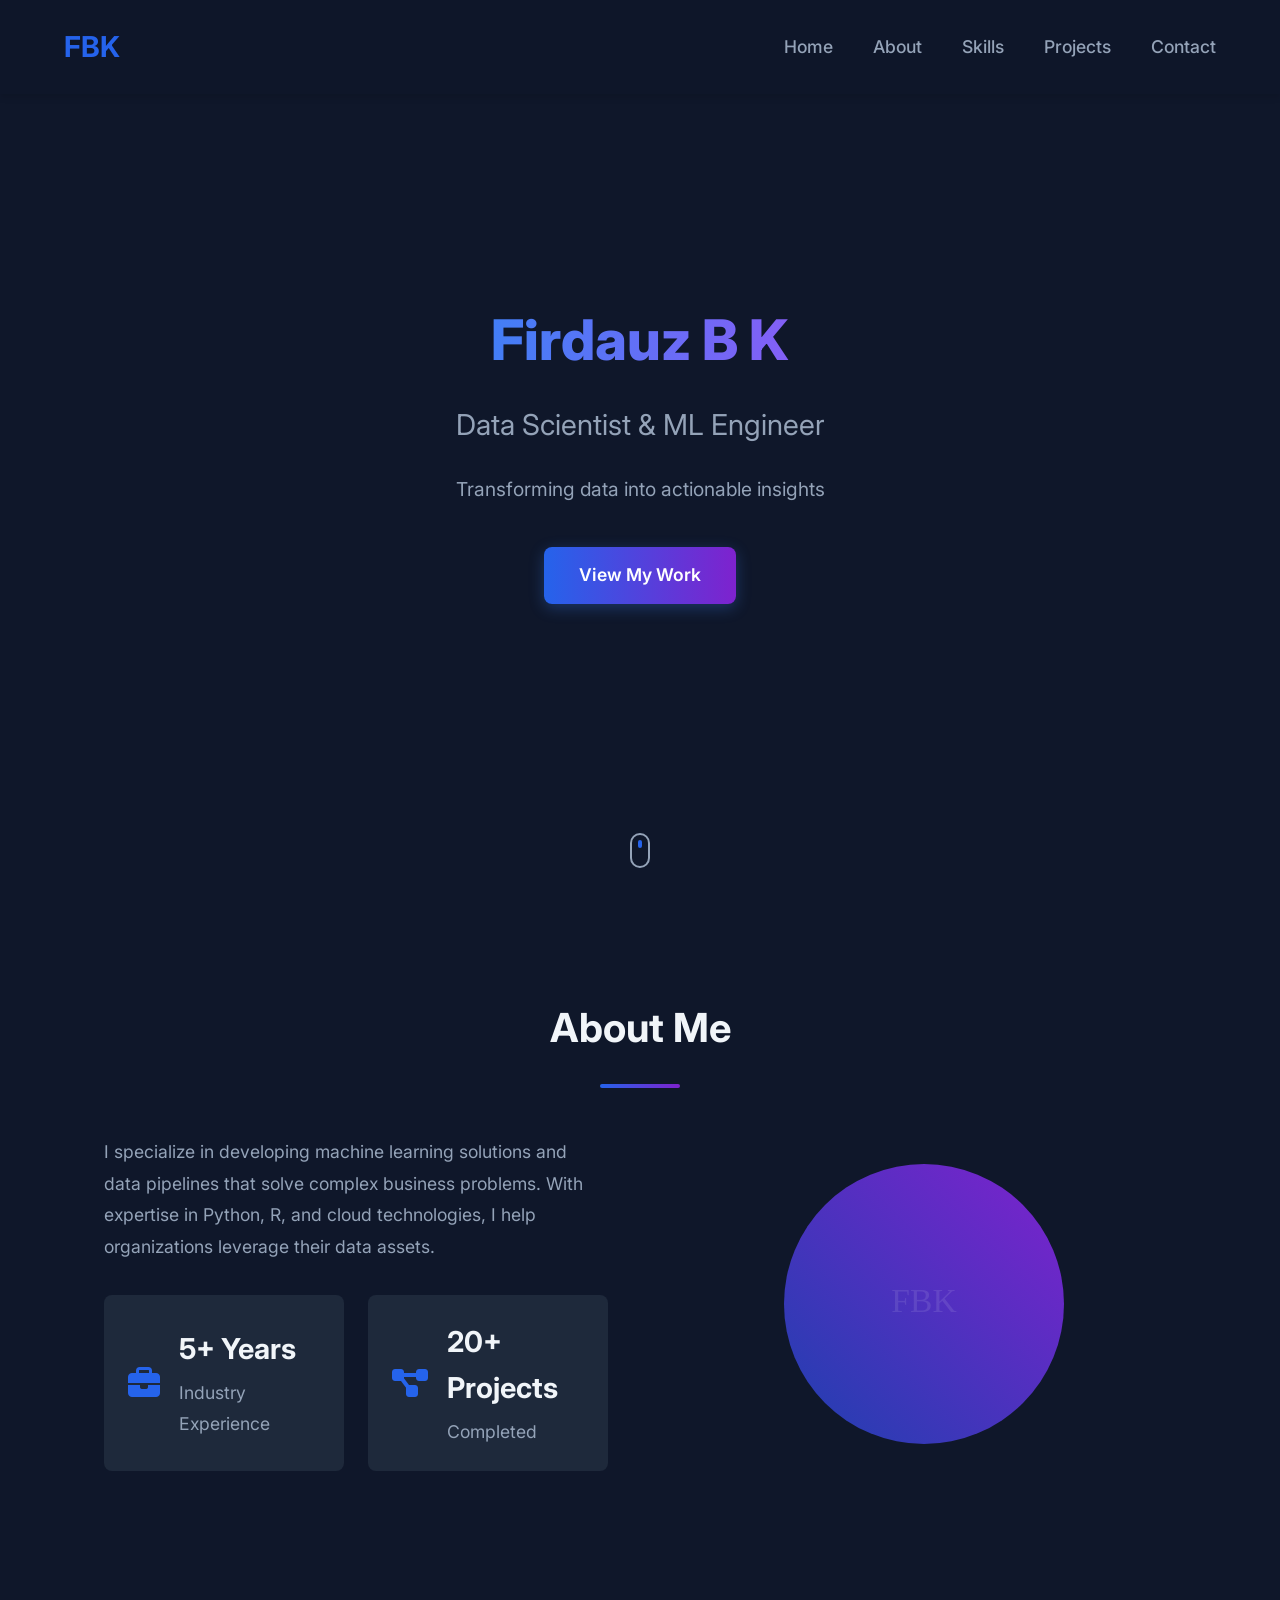
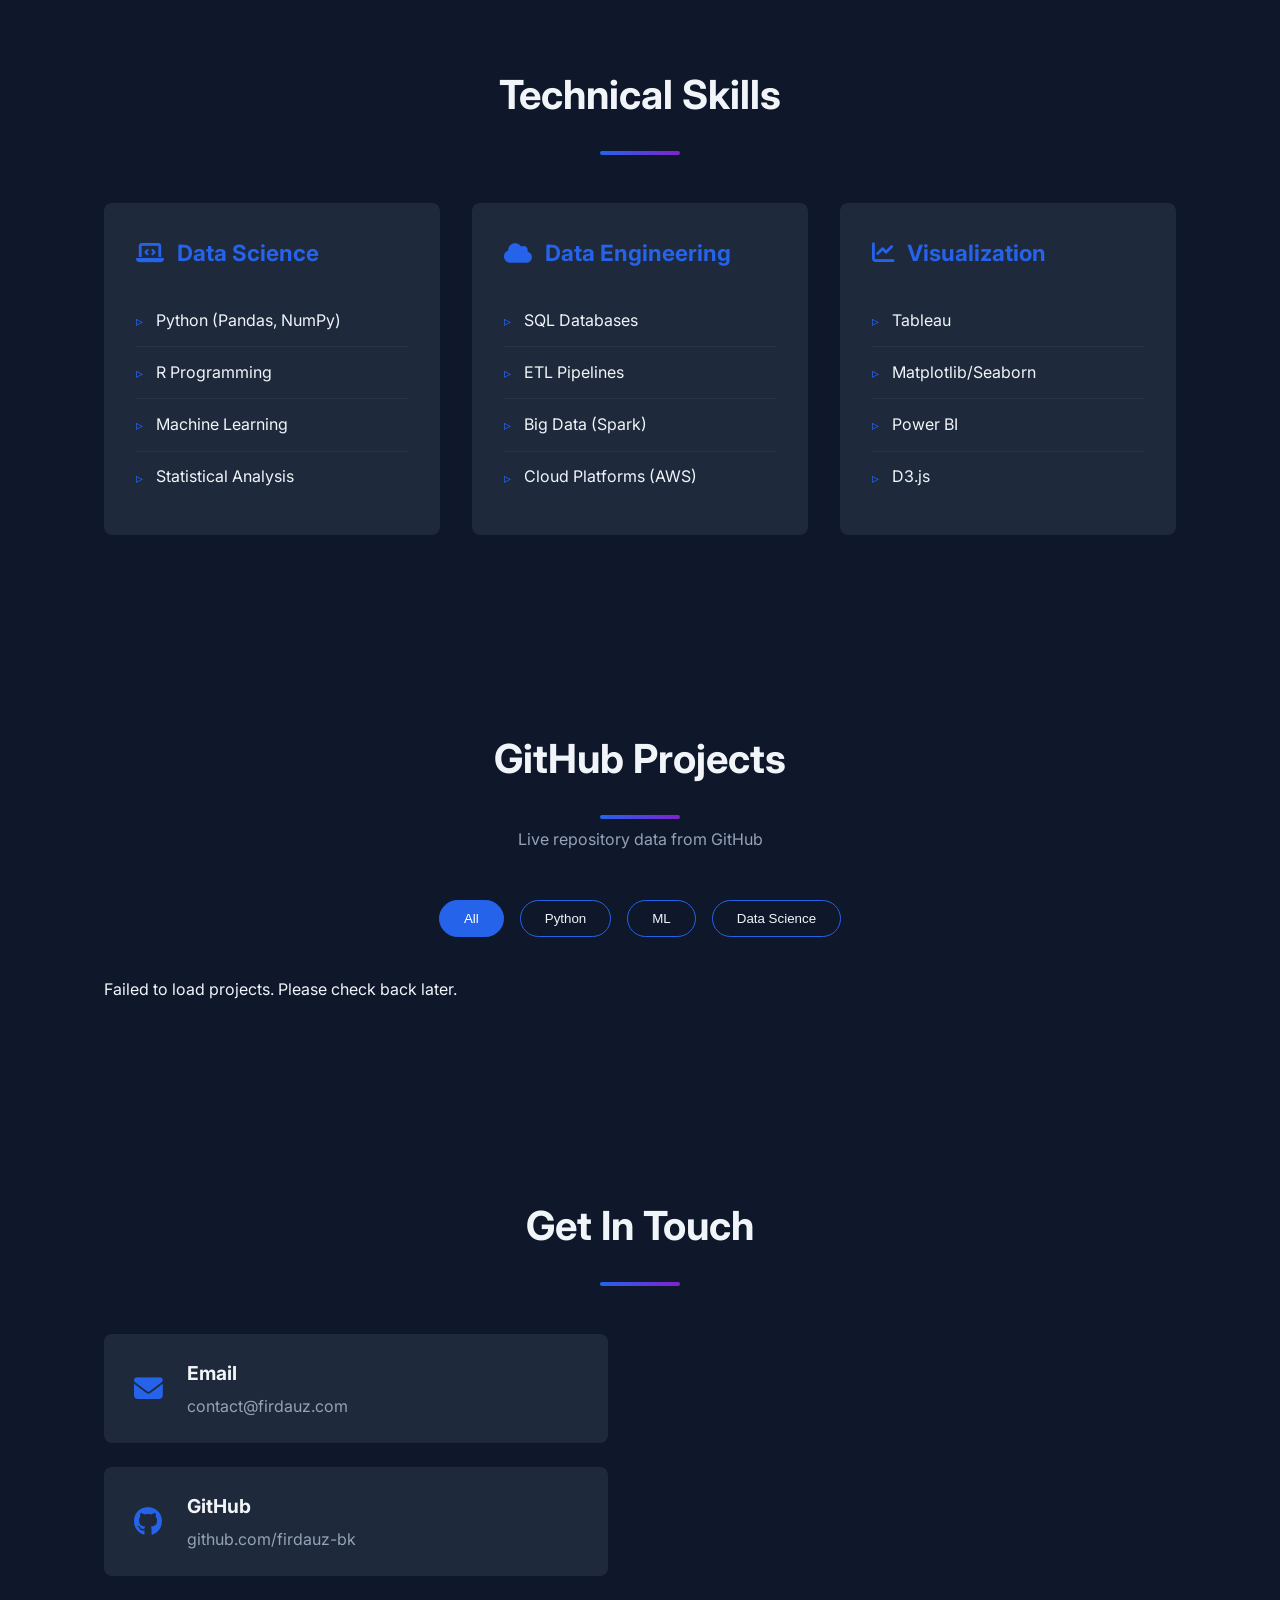
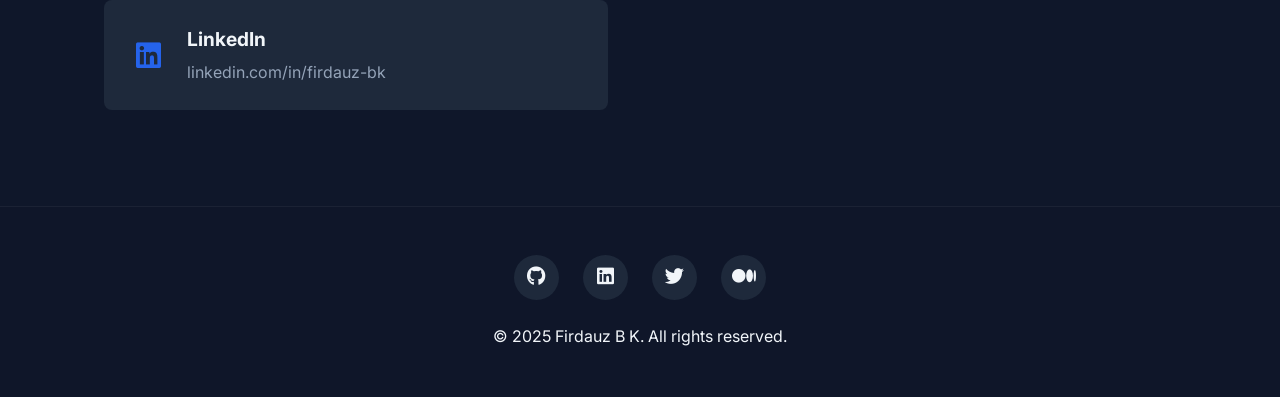
==== commit db51f79b: "updated" ====
--- a/index.html
+++ b/index.html
@@ -156,23 +156,17 @@
                         <i class="fab fa-github"></i>
                         <div>
                             <h3>GitHub</h3>
-                            <p>github.com/firdauzbk</p>
+                            <a href="https://github.com/firdauz-bk" target="_blank">github.com/firdauz-bk</a>
                         </div>
                     </div>
                     <div class="info-item">
                         <i class="fab fa-linkedin"></i>
                         <div>
                             <h3>LinkedIn</h3>
-                            <p>linkedin.com/in/firdauzbk</p>
+                            <a href="https://linkedin.com/in/firdauz-bk" target="_blank">linkedin.com/in/firdauz-bk</a>
                         </div>
                     </div>
                 </div>
-                <form id="contact-form">
-                    <input type="text" name="name" placeholder="Your Name" required>
-                    <input type="email" name="email" placeholder="Your Email" required>
-                    <textarea name="message" placeholder="Your Message" rows="5" required></textarea>
-                    <button type="submit">Send Message</button>
-                </form>
             </div>
         </section>
     </main>
@@ -185,7 +179,7 @@
                 <a href="#"><i class="fab fa-twitter"></i></a>
                 <a href="#"><i class="fab fa-medium"></i></a>
             </div>
-            <p>&copy; 2023 Firdauz B K. All rights reserved.</p>
+            <p>&copy; 2025 Firdauz B K. All rights reserved.</p>
         </div>
     </footer>
 
--- a/styles.css
+++ b/styles.css
@@ -548,6 +548,24 @@
     flex-direction: column;
 }
 
+/* Add this to your existing CSS */
+.info-item a {
+    color: var(--text-secondary);
+    text-decoration: none;
+    transition: var(--transition);
+}
+
+.info-item a:hover {
+    color: var(--primary-color);
+    text-decoration: underline;
+}
+
+/* Add this to make the footer links clickable */
+.social-links a {
+    color: var(--text-color);
+    text-decoration: none;
+}
+
 #contact-form input,
 #contact-form textarea {
     margin-bottom: 1.2rem;
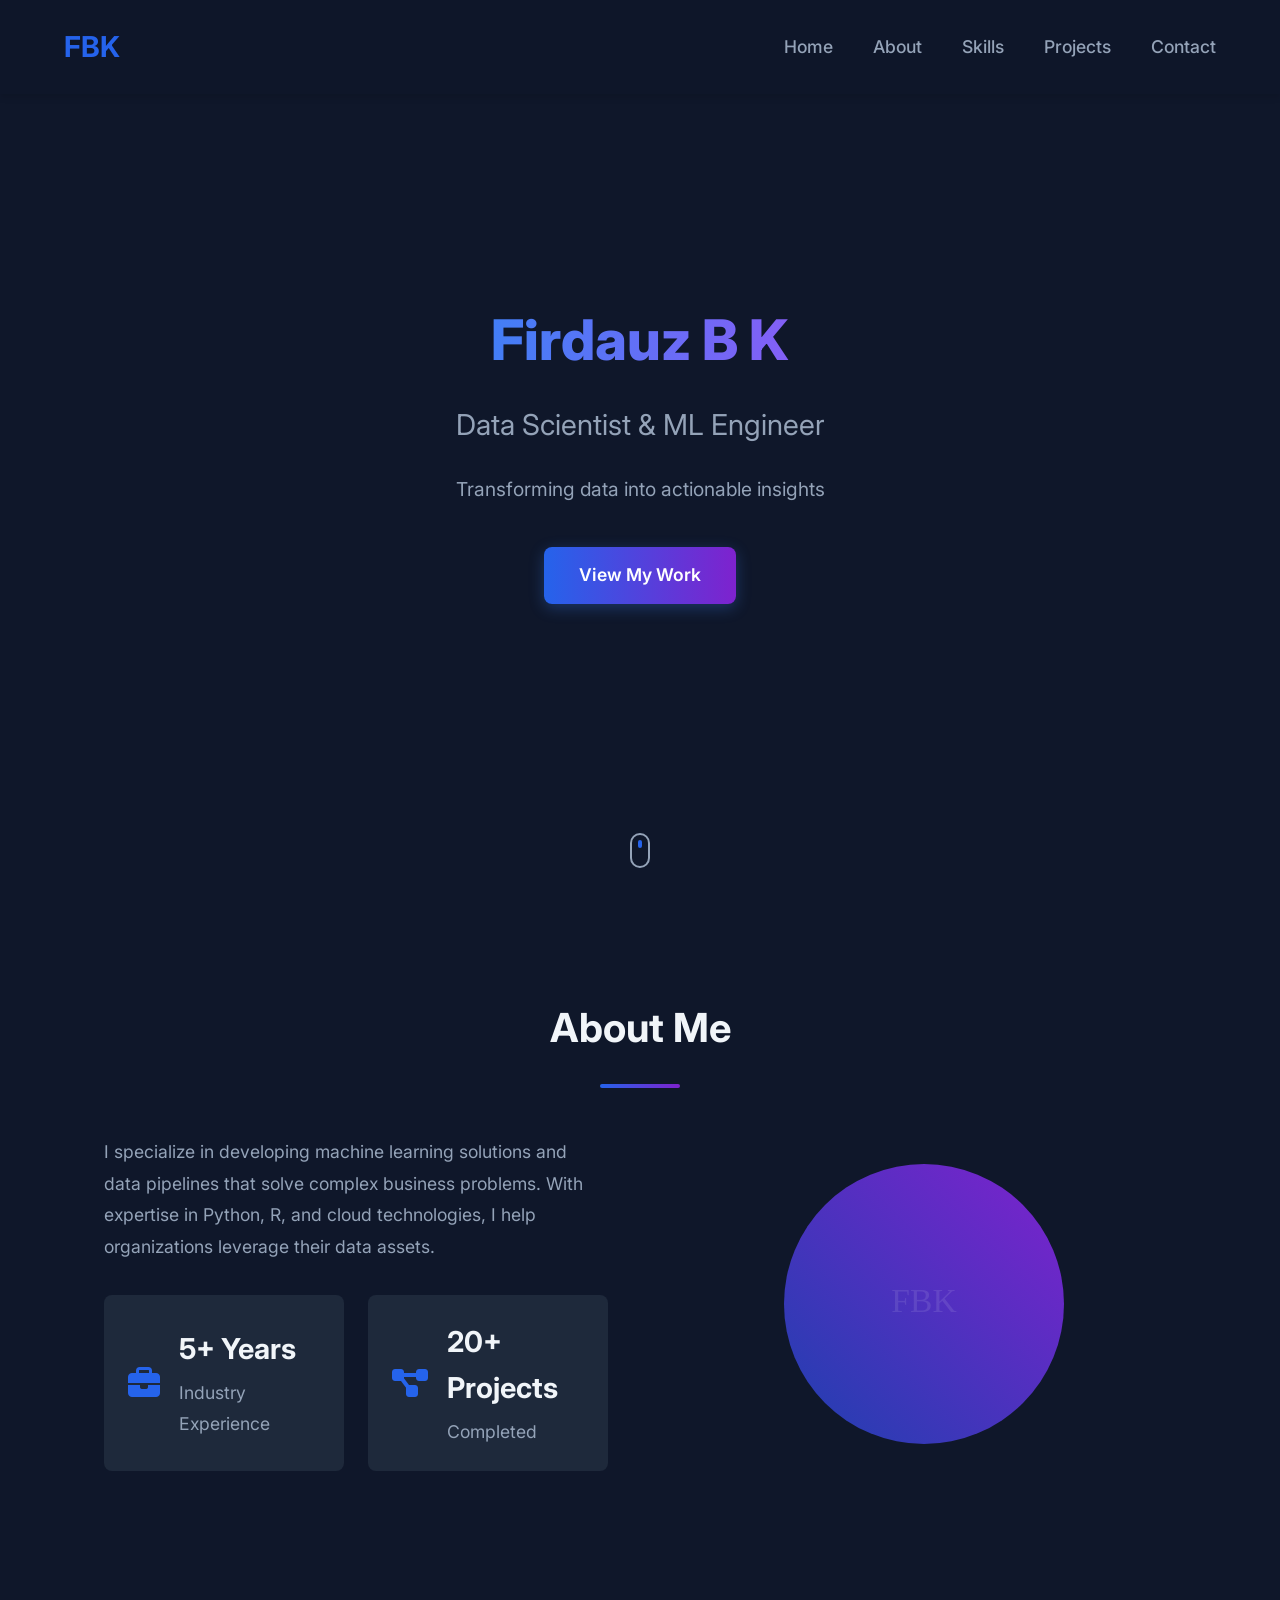
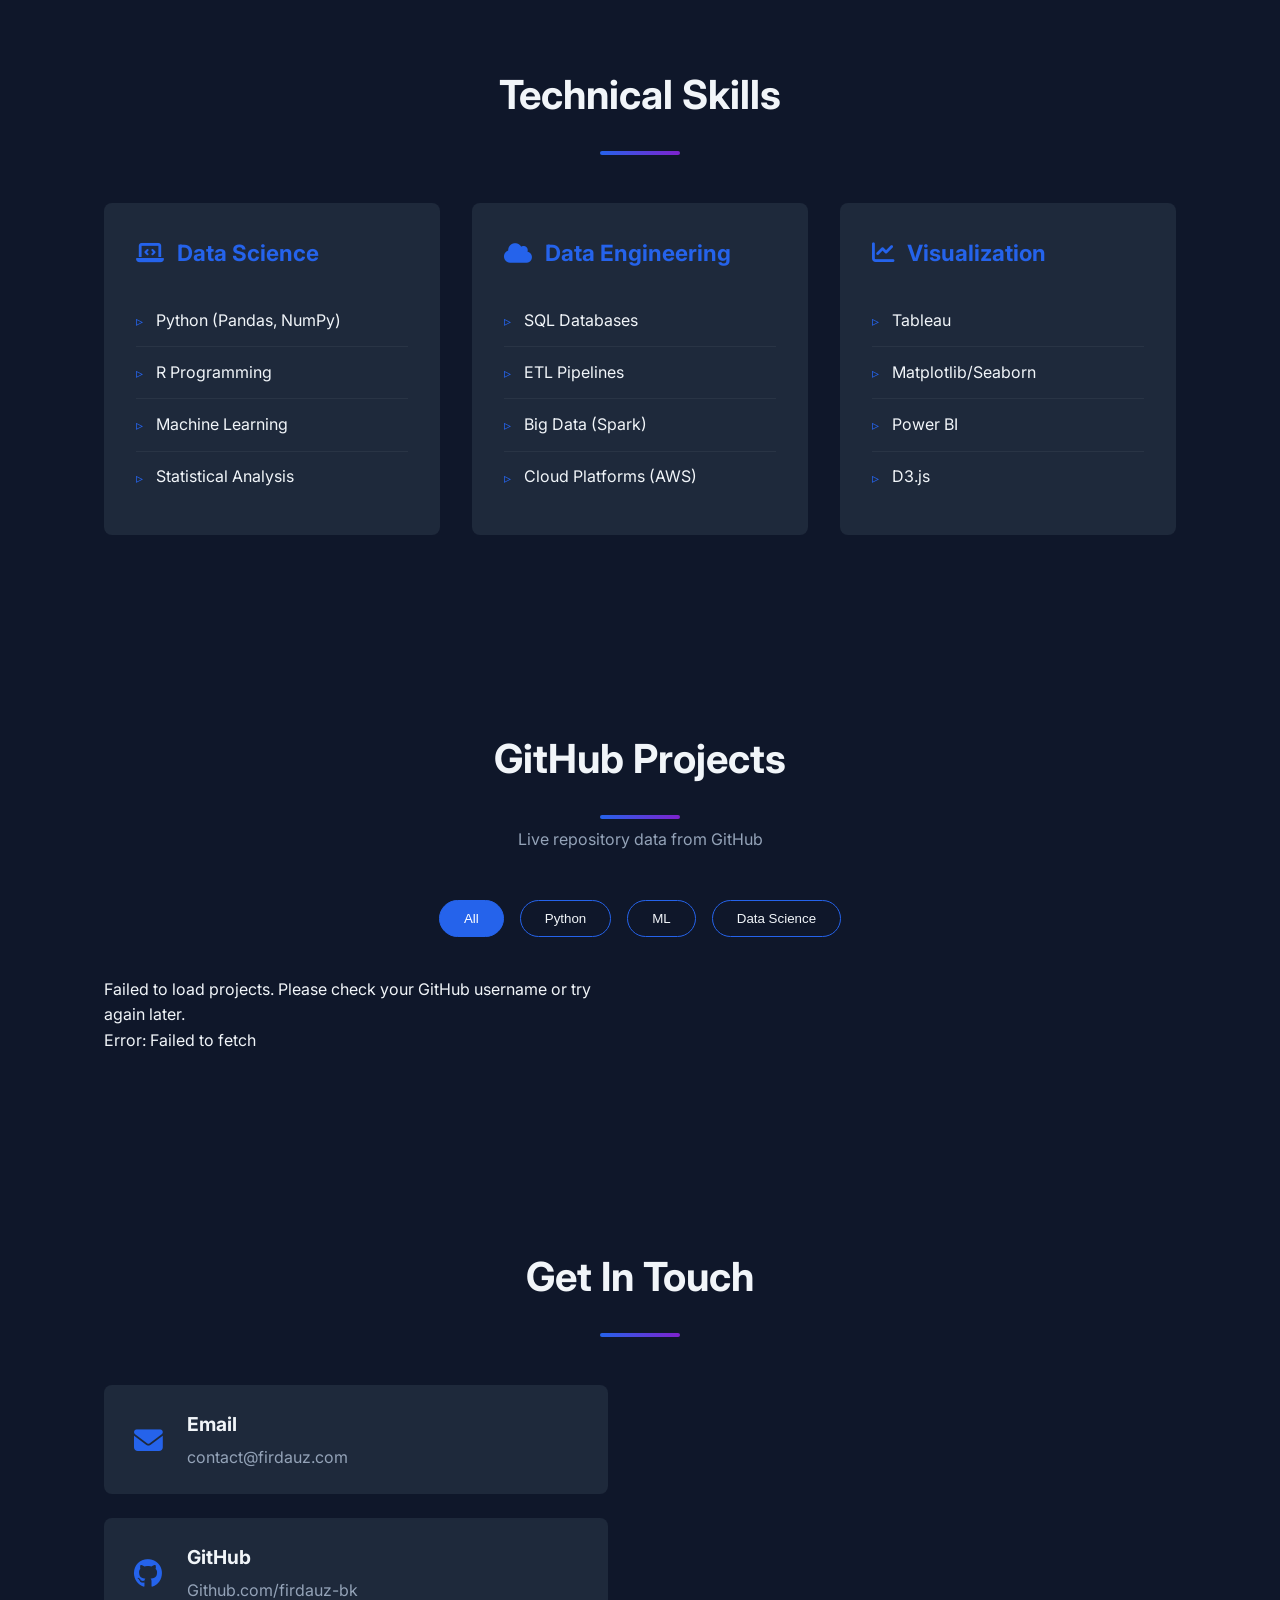
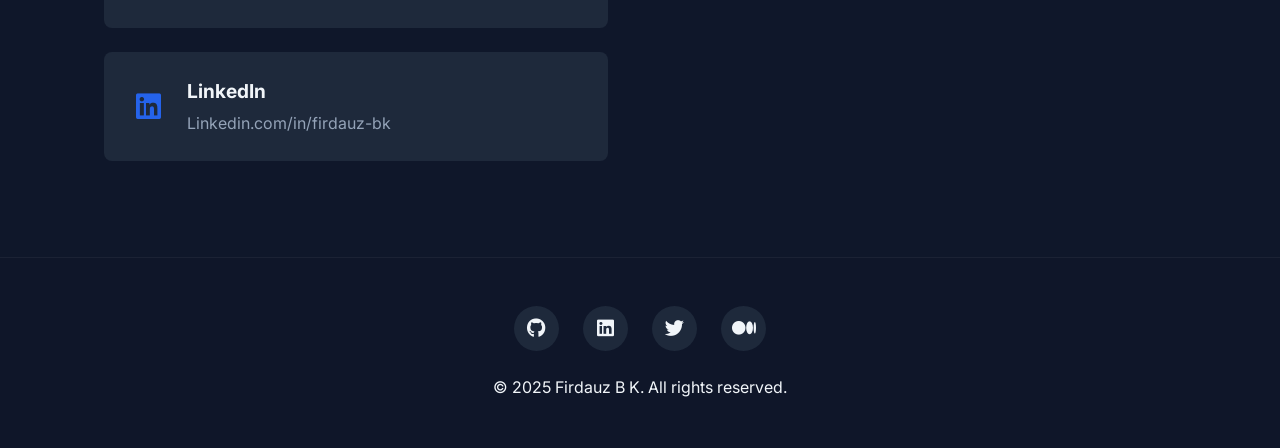
==== commit a91b5d9e: "updated" ====
--- a/index.html
+++ b/index.html
@@ -156,14 +156,14 @@
                         <i class="fab fa-github"></i>
                         <div>
                             <h3>GitHub</h3>
-                            <a href="https://github.com/firdauz-bk" target="_blank">github.com/firdauz-bk</a>
+                            <a href="https://github.com/firdauz-bk" target="_blank">Github.com/firdauz-bk</a>
                         </div>
                     </div>
                     <div class="info-item">
                         <i class="fab fa-linkedin"></i>
                         <div>
                             <h3>LinkedIn</h3>
-                            <a href="https://linkedin.com/in/firdauz-bk" target="_blank">linkedin.com/in/firdauz-bk</a>
+                            <a href="https://linkedin.com/in/firdauz-bk" target="_blank">Linkedin.com/in/firdauz-bk</a>
                         </div>
                     </div>
                 </div>
